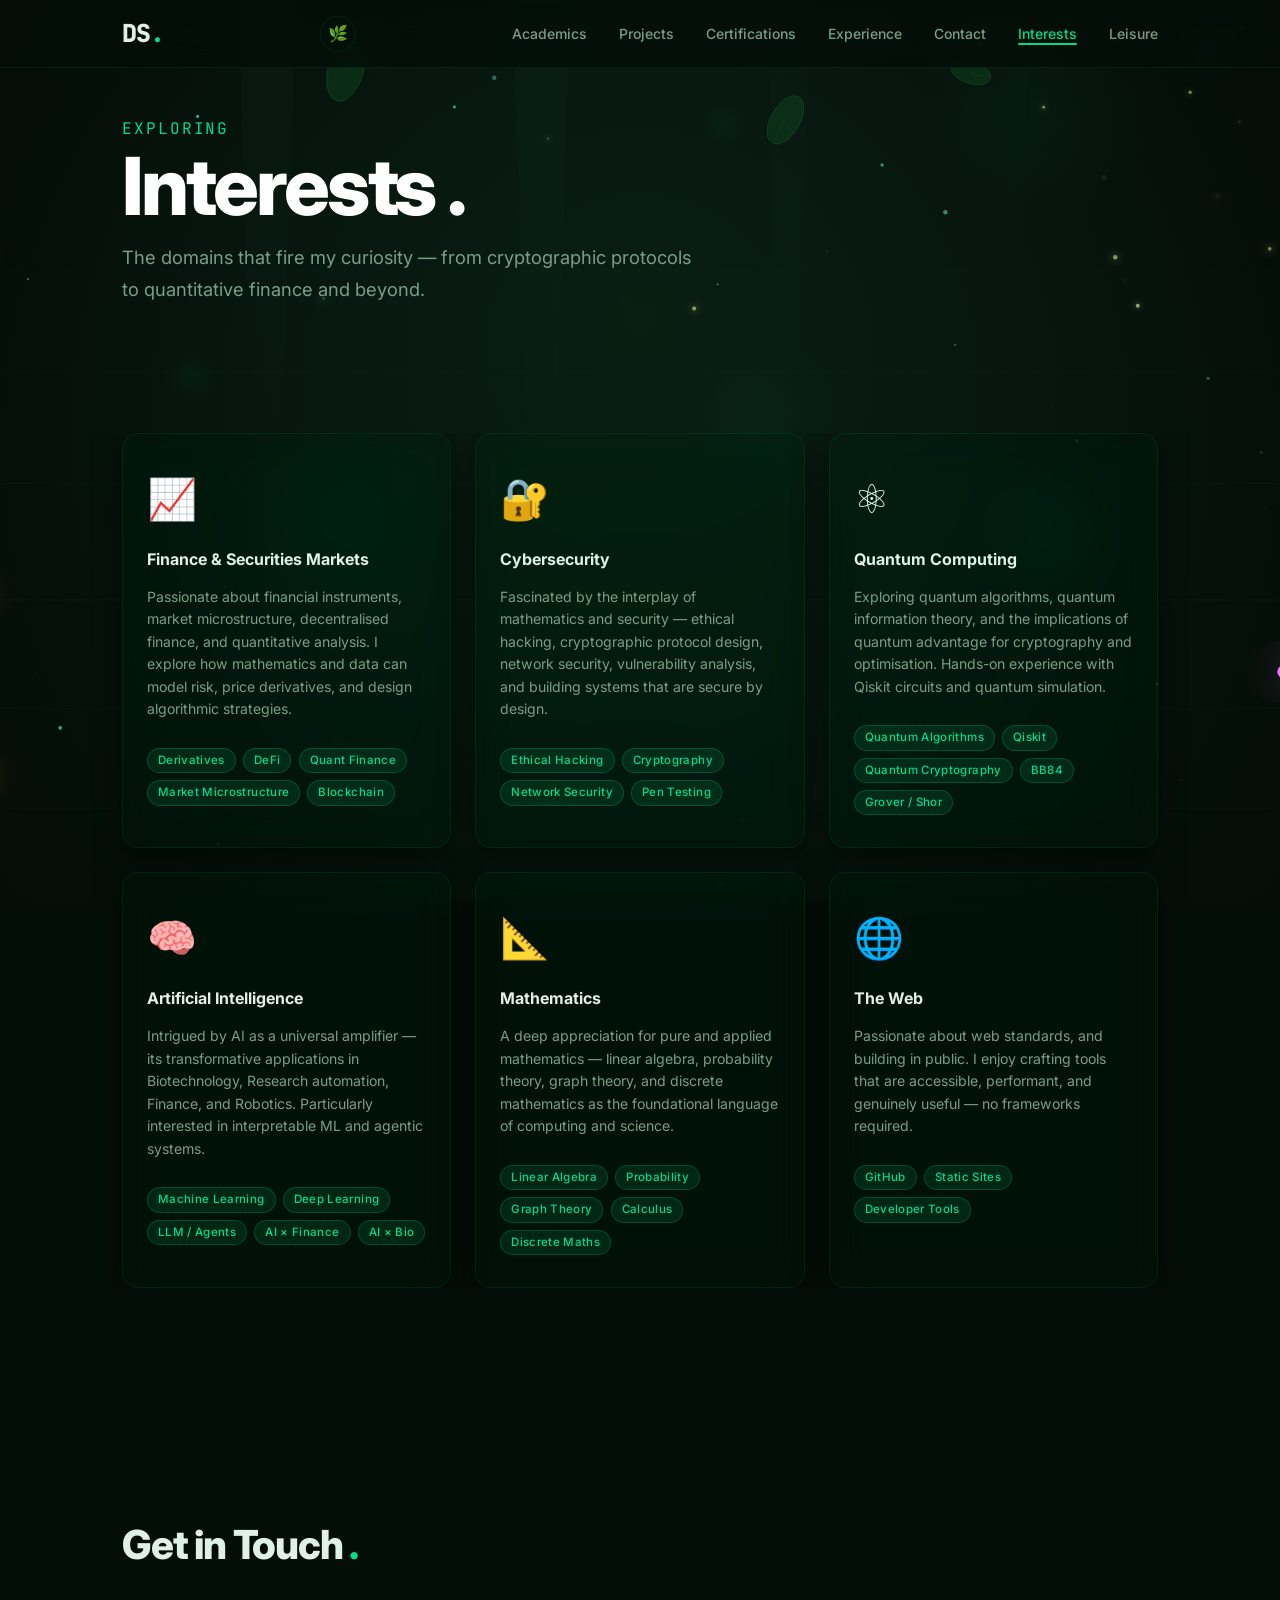
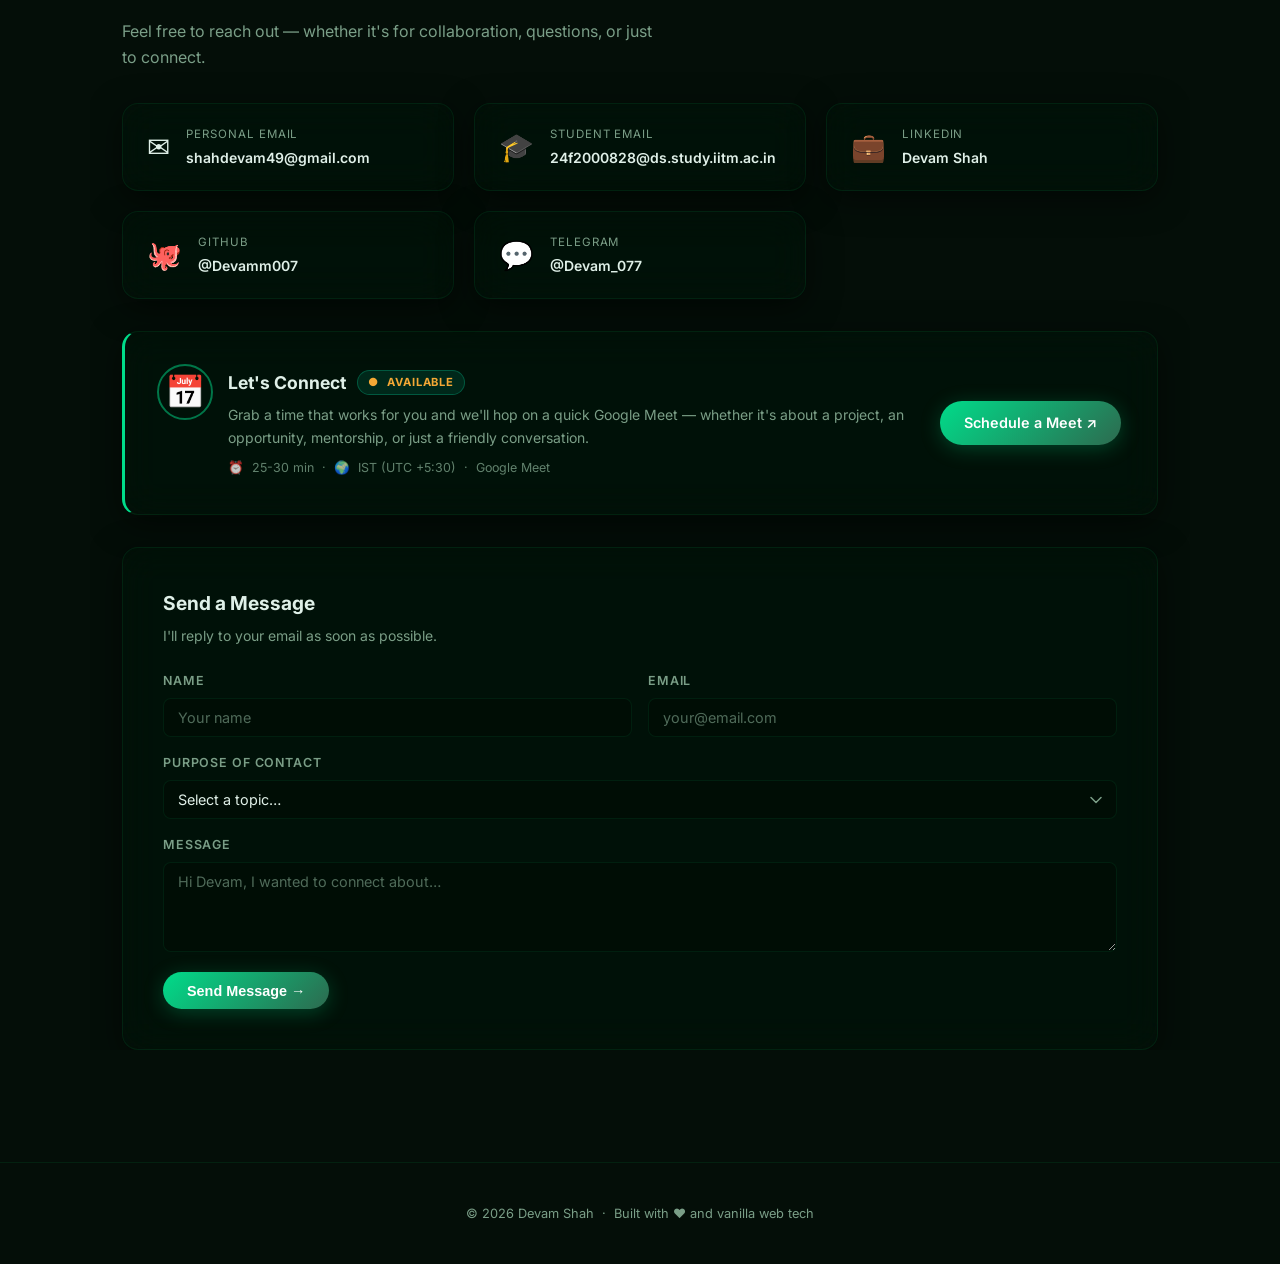
==== interests.html @ 297b70c7 "Updated Contact and Theme" ====
<!DOCTYPE html>
<html lang="en">
  <!-- Interests — Devam Shah | Finance · Cybersecurity · Quantum Computing · AI -->
  <head>
    <meta charset="UTF-8" />
    <title>Interests | Devam Shah</title>
    <meta name="viewport" content="width=device-width, initial-scale=1.0" />
    <meta name="description" content="Interests of Devam Shah — Finance, Cybersecurity, Quantum Computing, and Artificial Intelligence." />
    <link rel="stylesheet" href="style.css" />
    <link rel="preconnect" href="https://fonts.googleapis.com" />
    <link rel="preconnect" href="https://fonts.gstatic.com" crossorigin />
    <link href="https://fonts.googleapis.com/css2?family=Inter:wght@300;400;500;600;700;800&family=JetBrains+Mono:wght@400;500&family=Cormorant+Garamond:ital,wght@0,400;0,600;1,400&display=swap" rel="stylesheet" />
  </head>
  <body>

    <!-- ░░ Animated canvas background ░░ -->
    <canvas id="bg-canvas"></canvas>

    <!-- ░░ Navigation ░░ -->
    <header id="navbar">
      <div class="nav-inner">
        <a href="index.html" class="nav-logo">DS<span class="accent">.</span></a>
        <button class="theme-toggle" id="theme-toggle" aria-label="Toggle theme" title="Switch theme">
          <span class="toggle-icon">🌿</span>
        </button>
        <button class="hamburger" id="hamburger" aria-label="Toggle menu">
          <span></span><span></span><span></span>
        </button>
        <nav>
          <ul id="nav-links">
            <li><a href="index.html#academics"  class="nav-link">Academics</a></li>
            <li><a href="index.html#projects"   class="nav-link">Projects</a></li>
            <li><a href="index.html#certs"       class="nav-link">Certifications</a></li>
            <li><a href="index.html#experience"  class="nav-link">Experience</a></li>
            <li><a href="#contact"               class="nav-link">Contact</a></li>
            <li><a href="interests.html"         class="nav-link active">Interests</a></li>
            <li><a href="leisure.html"           class="nav-link">Leisure</a></li>
          </ul>
        </nav>
      </div>
    </header>

    <main>

      <!-- ░░ Page Hero ░░ -->
      <section id="page-hero" class="section page-hero-section">
        <div class="container">
          <p class="hero-greeting">Exploring</p>
          <h1 class="page-hero-title">Interests <span class="accent">.</span></h1>
          <p class="page-hero-sub">The domains that fire my curiosity — from cryptographic protocols to quantitative finance and beyond.</p>
        </div>
      </section>

      <!-- ░░ Interests ░░ -->
      <section id="interests" class="section">
        <div class="container">
          <div class="interests-grid interests-grid-expanded">

            <div class="interest-card glass-card interest-deep">
              <div class="interest-icon">📈</div>
              <h3>Finance &amp; Securities Markets</h3>
              <p>Passionate about financial instruments, market microstructure, decentralised finance, and quantitative analysis. I explore how mathematics and data can model risk, price derivatives, and design algorithmic strategies.</p>
              <div class="tag-list">
                <span class="tag">Derivatives</span>
                <span class="tag">DeFi</span>
                <span class="tag">Quant Finance</span>
                <span class="tag">Market Microstructure</span>
                <span class="tag">Blockchain</span>
              </div>
            </div>

            <div class="interest-card glass-card interest-deep">
              <div class="interest-icon">🔐</div>
              <h3>Cybersecurity</h3>
              <p>Fascinated by the interplay of mathematics and security — ethical hacking, cryptographic protocol design, network security, vulnerability analysis, and building systems that are secure by design.</p>
              <div class="tag-list">
                <span class="tag">Ethical Hacking</span>
                <span class="tag">Cryptography</span>
                <span class="tag">Network Security</span>
                <span class="tag">Pen Testing</span>
              </div>
            </div>

            <div class="interest-card glass-card interest-deep">
              <div class="interest-icon">⚛️</div>
              <h3>Quantum Computing</h3>
              <p>Exploring quantum algorithms, quantum information theory, and the implications of quantum advantage for cryptography and optimisation. Hands-on experience with Qiskit circuits and quantum simulation.</p>
              <div class="tag-list">
                <span class="tag">Quantum Algorithms</span>
                <span class="tag">Qiskit</span>
                <span class="tag">Quantum Cryptography</span>
                <span class="tag">BB84</span>
                <span class="tag">Grover / Shor</span>
              </div>
            </div>

            <div class="interest-card glass-card interest-deep">
              <div class="interest-icon">🧠</div>
              <h3>Artificial Intelligence</h3>
              <p>Intrigued by AI as a universal amplifier — its transformative applications in Biotechnology, Research automation, Finance, and Robotics. Particularly interested in interpretable ML and agentic systems.</p>
              <div class="tag-list">
                <span class="tag">Machine Learning</span>
                <span class="tag">Deep Learning</span>
                <span class="tag">LLM / Agents</span>
                <span class="tag">AI × Finance</span>
                <span class="tag">AI × Bio</span>
              </div>
            </div>

            <div class="interest-card glass-card interest-deep">
              <div class="interest-icon">📐</div>
              <h3>Mathematics</h3>
              <p>A deep appreciation for pure and applied mathematics — linear algebra, probability theory, graph theory, and discrete mathematics as the foundational language of computing and science.</p>
              <div class="tag-list">
                <span class="tag">Linear Algebra</span>
                <span class="tag">Probability</span>
                <span class="tag">Graph Theory</span>
                <span class="tag">Calculus</span>
                <span class="tag">Discrete Maths</span>
              </div>
            </div>

            <div class="interest-card glass-card interest-deep">
              <div class="interest-icon">🌐</div>
              <h3>The Web</h3>
              <p>Passionate about web standards, and building in public. I enjoy crafting tools that are accessible, performant, and genuinely useful — no frameworks required.</p>
              <div class="tag-list">
                <span class="tag">GitHub</span>
                <span class="tag">Static Sites</span>
                <span class="tag">Developer Tools</span>
              </div>
            </div>

          </div>
        </div>
      </section>

      <!-- ░░ Contact ░░ -->
      <section id="contact" class="section">
        <div class="container">
          <h2 class="section-title">Get in Touch <span class="accent">.</span></h2>
          <p class="contact-intro">Feel free to reach out — whether it's for collaboration, questions, or just to connect.</p>

          <div class="contact-grid">
            <a href="mailto:shahdevam49@gmail.com" class="contact-card glass-card">
              <span class="contact-icon">✉️</span>
              <div>
                <p class="contact-label">Personal Email</p>
                <p class="contact-value">shahdevam49@gmail.com</p>
              </div>
            </a>
            <a href="mailto:24f2000828@ds.study.iitm.ac.in" class="contact-card glass-card">
              <span class="contact-icon">🎓</span>
              <div>
                <p class="contact-label">Student Email</p>
                <p class="contact-value">24f2000828@ds.study.iitm.ac.in</p>
              </div>
            </a>
            <a href="https://www.linkedin.com/in/devam-shah-030783298/" target="_blank" rel="noopener" class="contact-card glass-card">
              <span class="contact-icon">💼</span>
              <div>
                <p class="contact-label">LinkedIn</p>
                <p class="contact-value">Devam Shah</p>
              </div>
            </a>
            <a href="https://github.com/Devamm007" target="_blank" rel="noopener" class="contact-card glass-card">
              <span class="contact-icon">🐙</span>
              <div>
                <p class="contact-label">GitHub</p>
                <p class="contact-value">@Devamm007</p>
              </div>
            </a>
            <a href="https://t.me/Devam_077" target="_blank" rel="noopener" class="contact-card glass-card">
              <span class="contact-icon">💬</span>
              <div>
                <p class="contact-label">Telegram</p>
                <p class="contact-value">@Devam_077</p>
              </div>
            </a>
          </div>

          <!-- Let's Connect — schedule a Google Meet -->
          <div class="calendar-cta glass-card">
            <div class="calendar-cta-inner">
              <div class="calendar-cta-body">
                <div class="calendar-icon-wrap">
                  <span class="calendar-icon">&#x1f4c5;</span>
                  <span class="calendar-pulse"></span>
                </div>
                <div class="calendar-cta-text">
                  <div class="calendar-cta-header">
                    <h3>Let's Connect</h3>
                    <span class="calendar-available-badge">&#x25cf;&nbsp; Available</span>
                  </div>
                  <p>Grab a time that works for you and we'll hop on a quick Google Meet — whether it's about a project, an opportunity, mentorship, or just a friendly conversation.</p>
                  <p class="calendar-meta">&#x23f0;&nbsp; 25-30 min &nbsp;&#xb7;&nbsp; &#x1f30d;&nbsp; IST (UTC +5:30) &nbsp;&#xb7;&nbsp; Google Meet</p>
                </div>
              </div>
              <a href="https://calendar.app.google/XNX1adU5ZSFyXUbj7"
                 target="_blank" rel="noopener"
                 class="btn btn-primary calendar-btn"
                 title="Schedule a Google Meet with Devam">
                Schedule a Meet &#x2197;
              </a>
            </div>
          </div>

          <!-- Send a Message -->
          <div class="contact-form-wrapper glass-card">
            <h3 class="form-heading">Send a Message</h3>
            <p class="form-subtext">I'll reply to your email as soon as possible.</p>
            <form
              action="https://formsubmit.co/shahdevam49@gmail.com"
              method="POST"
              class="contact-form"
              id="contact-form"
            >
              <input type="hidden" name="_captcha"  value="false" />
              <input type="hidden" name="_template" value="table" />
              <input type="hidden" name="_next"     value="https://devamm007.github.io?sent=1" />
              <input type="hidden" name="_subject" id="hidden-subject" value="Portfolio Contact — New message" />

              <div class="form-row">
                <div class="form-group">
                  <label for="fi-name">Name</label>
                  <input type="text"  name="name"  id="fi-name"  placeholder="Your name"      required autocomplete="name" />
                </div>
                <div class="form-group">
                  <label for="fi-email">Email</label>
                  <input type="email" name="email" id="fi-email" placeholder="your@email.com" required autocomplete="email" />
                </div>
              </div>

              <div class="form-group">
                <label for="fi-purpose">Purpose of Contact</label>
                <select id="fi-purpose" class="form-purpose" required>
                  <option value="" disabled selected>Select a topic…</option>
                  <option value="Portfolio Contact — Discussion">Tech Discussion</option>
                  <option value="Portfolio Contact — Interview / Opportunity">Interview / Opportunity</option>
                  <option value="Portfolio Contact — Business / Collaboration">Collaboration / Business</option>
                  <option value="Portfolio Contact — General Chat">General Chat</option>
                  <option value="other">Other (Please specify)</option>
                </select>
              </div>

              <div class="form-group form-custom-purpose" style="display: none;">
                <label for="fi-custom-purpose">Specify Purpose</label>
                <input type="text" id="fi-custom-purpose" class="form-custom-input" placeholder="What would you like to discuss?" />
              </div>

              <div class="form-group">
                <label for="fi-msg">Message</label>
                <textarea name="message" id="fi-msg" rows="4"
                  placeholder="Hi Devam, I wanted to connect about…" required></textarea>
              </div>
              <button type="submit" class="btn btn-primary form-submit">Send Message →</button>
            </form>
          </div>

        </div>
      </section>

    </main>

    <!-- ░░ Footer ░░ -->
    <footer>
      <p>© 2026 Devam Shah &nbsp;·&nbsp; Built with ❤️ and vanilla web tech</p>
    </footer>

    <script src="script.js"></script>
  </body>
</html>
---- style.css ----
/* ============================================================
   Devam Shah — Portfolio  |  style.css
   Dark glassmorphism theme · responsive · canvas-ready
   ============================================================ */

/* ── Variables ──────────────────────────────────────── */
:root {
  --bg:          #040e08;        /* deep pond dark        */
  --bg-2:        #071a0e;        /* forest shadow         */
  --accent:      #00dc8a;        /* bioluminescent teal   */
  --accent-2:    #2d6a4f;        /* deep forest green     */
  --accent-3:    #f4a835;        /* amber / golden hour   */
  --text:        #dff0e8;        /* soft nature white     */
  --text-muted:  #7a9e87;        /* sage green            */
  --glass-bg:    rgba(0,45,22,0.10);
  --glass-bd:    rgba(0,150,75,0.14);
  --glass-hover: rgba(0,65,32,0.18);
  --radius:      16px;
  --radius-sm:    8px;
  --shadow:      0 8px 32px rgba(0,0,0,0.5);
  --transition:  0.3s cubic-bezier(0.4,0,0.2,1);
  --nav-h:       68px;
  --font:        'Inter', system-ui, sans-serif;
  --mono:        'JetBrains Mono', monospace;
}

/* ── Reset ──────────────────────────────────────────── */
*, *::before, *::after { box-sizing: border-box; margin: 0; padding: 0; }
html { scroll-behavior: smooth; font-size: 16px; }

/* Disable CSS smooth-scroll on pure touch devices so it doesn't
   fight native momentum/inertia scrolling.                      */
@media (hover: none) {
  html { scroll-behavior: auto; }
}

body {
  font-family: var(--font);
  background: var(--bg);
  color: var(--text);
  line-height: 1.65;
  overflow-x: hidden;
  min-height: 100vh;
  width: 100%;
}
a { color: inherit; text-decoration: none; }
ul { list-style: none; }
img { max-width: 100%; display: block; }

/* ── Canvas background ──────────────────────────────── */
#bg-canvas {
  position: fixed;
  inset: 0;
  z-index: 0;
  pointer-events: none;
}

/* All content above the canvas */
header, main, footer { position: relative; z-index: 1; }

/* ── Shared utilities ───────────────────────────────── */
.container {
  max-width: 1100px;
  margin-inline: auto;
  padding-inline: clamp(1rem, 5vw, 2rem);
  overflow-x: hidden;
}

.accent { color: var(--accent); }

.glass-card {
  background: var(--glass-bg);
  border: 1px solid var(--glass-bd);
  border-radius: var(--radius);
  backdrop-filter: blur(18px) saturate(1.4);
  -webkit-backdrop-filter: blur(18px) saturate(1.4);
  box-shadow: var(--shadow);
  transition: transform var(--transition), box-shadow var(--transition), background var(--transition);
}
.glass-card:hover {
  transform: translateY(-4px);
  background: var(--glass-hover);
  box-shadow: 0 16px 48px rgba(0,0,0,0.6);
}

.section {
  padding-block: clamp(4rem, 10vw, 7rem);
}
.section-title {
  font-size: clamp(1.75rem, 4vw, 2.5rem);
  font-weight: 800;
  letter-spacing: -0.03em;
  margin-bottom: 2.5rem;
}

.tag-list { display: flex; flex-wrap: wrap; gap: 0.45rem; margin-top: 0.85rem; }

.tag {
  font-size: 0.72rem;
  font-weight: 500;
  padding: 3px 10px;
  border-radius: 999px;
  background: rgba(0,220,138,0.10);
  border: 1px solid rgba(0,220,138,0.22);
  color: var(--accent);
  letter-spacing: 0.03em;
  white-space: normal;
  word-break: break-word;
  line-height: 1.5;
}

.badge {
  display: inline-block;
  font-size: 0.68rem;
  font-weight: 600;
  padding: 2px 9px;
  border-radius: 999px;
  letter-spacing: 0.04em;
  vertical-align: middle;
  margin-left: 0.5rem;
}
.badge-green  { background: rgba(6,214,160,0.15); color: var(--accent-3); border: 1px solid rgba(6,214,160,0.3); }
.badge-blue   { background: rgba(0,220,138,0.13); color: var(--accent);   border: 1px solid rgba(0,220,138,0.28); }
.badge-yellow { background: rgba(251,191,36,0.12); color: #fbbf24;         border: 1px solid rgba(251,191,36,0.28); }

/* ── Buttons ────────────────────────────────────────── */
.btn {
  display: inline-flex;
  align-items: center;
  gap: 0.4rem;
  padding: 0.65rem 1.5rem;
  border-radius: 999px;
  font-size: 0.9rem;
  font-weight: 600;
  cursor: pointer;
  border: none;
  transition: all var(--transition);
  white-space: nowrap;
}
.btn-primary {
  background: linear-gradient(135deg, var(--accent), var(--accent-2));
  color: #fff;
  box-shadow: 0 4px 20px rgba(0,220,138,0.25);
}
.btn-primary:hover {
  box-shadow: 0 6px 28px rgba(0,220,138,0.45);
  transform: translateY(-2px);
}
.btn-outline {
  background: transparent;
  color: var(--text);
  border: 1.5px solid var(--glass-bd);
}
.btn-outline:hover {
  border-color: var(--accent);
  color: var(--accent);
  transform: translateY(-2px);
}

/* ── Navbar ─────────────────────────────────────────── */
#navbar {
  position: fixed;
  top: 0; left: 0; right: 0;
  height: var(--nav-h);
  z-index: 100;
  background: rgba(4,14,8,0.78);
  backdrop-filter: blur(20px) saturate(1.6);
  -webkit-backdrop-filter: blur(20px) saturate(1.6);
  border-bottom: 1px solid var(--glass-bd);
  transition: background var(--transition), box-shadow var(--transition);
}
#navbar.scrolled {
  background: rgba(4,14,8,0.95);
  box-shadow: 0 4px 24px rgba(0,0,0,0.4);
}
.nav-inner {
  max-width: 1100px;
  margin-inline: auto;
  padding-inline: clamp(1.25rem, 5vw, 2rem);
  height: 100%;
  display: flex;
  align-items: center;
  justify-content: space-between;
}
.nav-logo {
  font-size: 1.55rem;
  font-weight: 800;
  letter-spacing: -0.04em;
  font-family: var(--mono);
  color: var(--text);
}
nav ul {
  display: flex;
  gap: 2rem;
  align-items: center;
}
.nav-link {
  font-size: 0.875rem;
  font-weight: 500;
  color: var(--text-muted);
  transition: color var(--transition);
  position: relative;
  padding-bottom: 3px;
}
.nav-link::after {
  content: '';
  position: absolute;
  bottom: 0; left: 0;
  width: 0; height: 2px;
  background: var(--accent);
  border-radius: 2px;
  transition: width var(--transition);
}
.nav-link:hover, .nav-link.active { color: var(--accent); }
.nav-link:hover::after, .nav-link.active::after { width: 100%; }

/* Hamburger */
.hamburger {
  display: none;
  flex-direction: column;
  gap: 5px;
  background: none;
  border: none;
  cursor: pointer;
  padding: 4px;
}
.hamburger span {
  width: 24px; height: 2px;
  background: var(--text);
  border-radius: 2px;
  transition: all var(--transition);
  display: block;
}
.hamburger.open span:nth-child(1) { transform: rotate(45deg) translate(5px,5px); }
.hamburger.open span:nth-child(2) { opacity: 0; }
.hamburger.open span:nth-child(3) { transform: rotate(-45deg) translate(5px,-5px); }

/* ── Theme Toggle ───────────────────────────────────── */
.theme-toggle {
  display: flex;
  align-items: center;
  justify-content: center;
  width: 36px;
  height: 36px;
  border-radius: 50%;
  border: 1.5px solid var(--glass-bd);
  background: var(--glass-bg);
  cursor: pointer;
  transition: all var(--transition);
  font-size: 1rem;
  flex-shrink: 0;
  backdrop-filter: blur(8px);
  -webkit-backdrop-filter: blur(8px);
  color: var(--text);
  line-height: 1;
}
.theme-toggle:hover {
  border-color: var(--accent);
  background: var(--glass-hover);
  transform: scale(1.12);
}
.theme-toggle .toggle-icon {
  pointer-events: none;
  transition: transform 0.4s cubic-bezier(0.4,0,0.2,1);
  display: block;
}
.theme-toggle.spinning .toggle-icon {
  transform: rotate(360deg);
}

/* ── Hero ───────────────────────────────────────────── */
#hero {
  min-height: 100svh;
  display: flex;
  align-items: center;
  padding-top: var(--nav-h);
  padding-inline: clamp(1.25rem, 5vw, 2rem);
  max-width: 900px;
  margin-inline: auto;
}
.hero-content { display: flex; flex-direction: column; gap: 1rem; }

.hero-greeting {
  font-size: 1rem;
  color: var(--accent);
  font-family: var(--mono);
  letter-spacing: 0.12em;
  text-transform: uppercase;
  opacity: 0;
  animation: fadeUp 0.6s 0.2s forwards;
}
.hero-name {
  font-size: clamp(2.8rem, 9vw, 6rem);
  font-weight: 800;
  line-height: 1.05;
  letter-spacing: -0.04em;
  background: linear-gradient(135deg, #fff 40%, var(--accent) 100%);
  -webkit-background-clip: text;
  background-clip: text;
  -webkit-text-fill-color: transparent;
  opacity: 0;
  animation: fadeUp 0.7s 0.4s forwards;
}
.hero-tagline {
  font-size: clamp(1rem, 2.5vw, 1.35rem);
  color: var(--text-muted);
  min-height: 2.2em;
  font-family: var(--mono);
  opacity: 0;
  animation: fadeUp 0.7s 0.6s forwards;
}
.cursor {
  display: inline-block;
  color: var(--accent);
  animation: blink 1s step-end infinite;
  font-weight: 300;
}
.hero-cta {
  display: flex;
  gap: 1rem;
  flex-wrap: wrap;
  margin-top: 0.5rem;
  opacity: 0;
  animation: fadeUp 0.7s 0.9s forwards;
}
.hero-scroll-hint {
  display: flex;
  align-items: center;
  gap: 0.75rem;
  margin-top: 2.5rem;
  color: var(--text-muted);
  font-size: 0.8rem;
  letter-spacing: 0.08em;
  text-transform: uppercase;
  opacity: 0;
  animation: fadeUp 0.7s 1.2s forwards;
}
.scroll-line {
  width: 60px; height: 1px;
  background: linear-gradient(90deg, var(--accent), transparent);
  animation: scrollPulse 2s ease-in-out infinite;
}

/* ── Academics ──────────────────────────────────────── */
.edu-card { padding: clamp(1.5rem, 4vw, 2.5rem); }
.edu-header {
  display: flex;
  gap: 1rem;
  align-items: flex-start;
  margin-bottom: 1.75rem;
}
.edu-icon { font-size: 2.5rem; flex-shrink: 0; }
.edu-header h3 {
  font-size: clamp(1.1rem, 2.5vw, 1.35rem);
  font-weight: 700;
  margin-bottom: 0.3rem;
}
.edu-institute { color: var(--text-muted); font-size: 0.875rem; }
.edu-body { display: flex; flex-direction: column; gap: 1.5rem; }
.edu-stage {
  padding: 1.25rem 1.5rem;
  border-radius: var(--radius-sm);
  border-left: 3px solid;
}
.edu-stage.completed { border-color: var(--accent-3);  background: rgba(6,214,160,0.05); }
.edu-stage.current   { border-color: var(--accent);    background: rgba(0,220,138,0.05); }
.edu-stage h4 { font-size: 0.95rem; font-weight: 600; margin-bottom: 0.6rem; }
.edu-sub { font-size: 0.82rem; color: var(--text-muted); margin-bottom: 0.3rem; }

/* ── Projects ───────────────────────────────────────── */
.projects-grid {
  display: grid;
  grid-template-columns: repeat(auto-fill, minmax(min(100%, 320px), 1fr));
  gap: 1.5rem;
}
.project-card { padding: 1.75rem; display: flex; flex-direction: column; gap: 0.6rem; }
.project-top {
  display: flex;
  align-items: center;
  justify-content: space-between;
  margin-bottom: 0.25rem;
}
.project-icon { font-size: 2rem; }
.project-links {
  display: flex;
  gap: 0.75rem;
  align-items: center;
  flex-wrap: wrap;
}
.project-links a {
  font-size: 0.78rem;
  font-weight: 600;
  color: var(--accent);
  padding: 3px 10px;
  border: 1px solid rgba(0,220,138,0.3);
  border-radius: 999px;
  transition: all var(--transition);
}
.project-links a:hover {
  background: rgba(0,220,138,0.12);
}
.project-card h3 {
  font-size: 1.05rem;
  font-weight: 700;
}
.project-card p { font-size: 0.875rem; color: var(--text-muted); line-height: 1.6; }

.github-cta {
  margin-top: 2.5rem;
  padding: 1.75rem 2rem;
  display: flex;
  align-items: center;
  justify-content: space-between;
  flex-wrap: wrap;
  gap: 1rem;
}
.github-cta p { color: var(--text-muted); font-size: 0.95rem; }

/* ── Interests ──────────────────────────────────────── */
.interests-grid {
  display: grid;
  grid-template-columns: repeat(auto-fill, minmax(min(100%, 240px), 1fr));
  gap: 1.5rem;
}
.interest-card {
  padding: 2rem 1.5rem;
  display: flex;
  flex-direction: column;
  align-items: flex-start;
  gap: 0.75rem;
}
.interest-icon { font-size: 2.5rem; }
.interest-card h3 { font-size: 1rem; font-weight: 700; }
.interest-card p { font-size: 0.85rem; color: var(--text-muted); line-height: 1.6; }

/* ── Certifications ─────────────────────────────────── */
.certs-grid {
  display: grid;
  grid-template-columns: repeat(auto-fill, minmax(min(100%, 280px), 1fr));
  gap: 1.5rem;
}
.cert-card {
  padding: 1.75rem;
  display: flex;
  flex-direction: column;
  gap: 0.5rem;
  border-top: 3px solid transparent;
}
.completed-cert { border-top-color: var(--accent-3); }
.ongoing-cert   { border-top-color: var(--accent-2); }
.cert-status { font-size: 0.75rem; font-weight: 600; text-transform: uppercase; letter-spacing: 0.08em; color: var(--text-muted); }
.cert-card h3 { font-size: 0.97rem; font-weight: 700; line-height: 1.4; }
.cert-provider { font-size: 0.82rem; color: var(--text-muted); }
/* push tag-list to fill available space so credential link is always at bottom */
.cert-card .tag-list { margin-top: auto; }
.cert-credential-link {
  display: inline-block;
  align-self: flex-start;
  margin-top: 0.85rem;
  font-size: 0.78rem;
  font-weight: 600;
  color: var(--accent-3);
  padding: 3px 11px;
  border: 1px solid rgba(6,214,160,0.3);
  border-radius: 999px;
  transition: all var(--transition);
}
.cert-credential-link:hover {
  background: rgba(6,214,160,0.12);
}

/* ── Contact ────────────────────────────────────────── */
.contact-intro {
  color: var(--text-muted);
  max-width: 540px;
  margin-bottom: 2rem;
}
.contact-grid {
  display: grid;
  grid-template-columns: repeat(auto-fill, minmax(min(100%, 270px), 1fr));
  gap: 1.25rem;
}
.contact-card {
  display: flex;
  align-items: center;
  gap: 1rem;
  padding: 1.25rem 1.5rem;
  transition: all var(--transition);
}
.contact-card:hover .contact-value { color: var(--accent); }
.contact-icon { font-size: 1.75rem; flex-shrink: 0; }
.contact-label { font-size: 0.72rem; text-transform: uppercase; letter-spacing: 0.08em; color: var(--text-muted); margin-bottom: 2px; }
.contact-value { font-size: 0.875rem; font-weight: 600; transition: color var(--transition); word-break: break-all; }

/* ── Footer ─────────────────────────────────────────── */
footer {
  text-align: center;
  padding: 2.5rem 1rem;
  color: var(--text-muted);
  font-size: 0.8rem;
  border-top: 1px solid var(--glass-bd);
}

/* ── Scroll-reveal animations ───────────────────────── */
.reveal {
  opacity: 0;
  transform: translateY(28px);
  transition: opacity 0.65s ease, transform 0.65s ease;
  will-change: opacity, transform;
}
.reveal.visible {
  opacity: 1;
  transform: translateY(0);
  will-change: auto;           /* release after animation */
}

/* Lighter reveal on mobile for smoother scroll feel */
@media (pointer: coarse) {
  .reveal {
    transform: translateY(16px);
    transition-duration: 0.4s;
  }
}

/* ── Keyframes ──────────────────────────────────────── */
@keyframes fadeUp {
  from { opacity: 0; transform: translateY(22px); }
  to   { opacity: 1; transform: translateY(0);    }
}
@keyframes blink {
  0%,100% { opacity: 1; }
  50%      { opacity: 0; }
}
@keyframes scrollPulse {
  0%,100% { opacity: 0.4; transform: scaleX(1); }
  50%      { opacity: 1;   transform: scaleX(1.15); }
}

/* ── Responsive ─────────────────────────────────────── */
@media (max-width: 768px) {
  .hamburger { display: flex; }

  #navbar nav {
    position: absolute;
    top: var(--nav-h);
    left: 0; right: 0;
    background: rgba(4,14,8,0.97);
    backdrop-filter: blur(20px);
    border-bottom: 1px solid var(--glass-bd);
    max-height: 0;
    overflow: hidden;
    transition: max-height 0.35s ease, padding 0.35s ease;
  }
  #navbar nav.open {
    max-height: 400px;
    padding-block: 1rem;
  }
  nav ul {
    flex-direction: column;
    gap: 0;
    align-items: stretch;
  }
  nav ul li a {
    display: block;
    padding: 0.85rem 2rem;
    font-size: 1rem;
  }
  nav ul li a::after { display: none; }

  /* Hero — centre on mobile */
  #hero {
    text-align: center;
    align-items: center;
    justify-content: center;
  }
  .hero-content {
    align-items: center;
  }
  .hero-cta {
    justify-content: center;
  }
  .hero-scroll-hint {
    justify-content: center;
  }

  .edu-header { flex-direction: column; }
  .edu-stage { padding: 1rem; }

  /* Tag overflow prevention */
  .tag-list { gap: 0.35rem; }
  .tag { font-size: 0.68rem; padding: 2px 8px; }

  .github-cta { flex-direction: column; text-align: center; }

  /* Contact grid single column */
  .contact-grid {
    grid-template-columns: 1fr;
  }

  /* Leisure philosophy padding */
  .leisure-philosophy {
    padding: 1.5rem 1.25rem;
  }
  .leisure-quote-mark {
    font-size: 3.5rem;
    top: 0.5rem;
    left: 0.75rem;
  }

  /* Sub-page hero centring */
  .page-hero-section { text-align: center; }
  .page-hero-sub { margin-inline: auto; }
}

@media (max-width: 480px) {
  .hero-name { letter-spacing: -0.03em; }
  .hero-cta { flex-direction: column; }
  .btn { width: 100%; justify-content: center; }

  /* Smaller section titles on very small screens */
  .section-title {
    font-size: clamp(1.4rem, 6vw, 1.8rem);
  }

  /* Page hero sub-pages */
  .page-hero-title {
    font-size: clamp(2rem, 10vw, 3rem);
  }
  .page-hero-sub {
    font-size: clamp(0.85rem, 3vw, 1rem);
  }

  /* Experience card compact */
  .exp-role {
    gap: 0.75rem;
  }
  .exp-role-dot {
    width: 10px;
    height: 10px;
  }

  /* Cert grid single column */
  .certs-grid {
    grid-template-columns: 1fr;
  }

  /* Project grid single column */
  .projects-grid {
    grid-template-columns: 1fr;
  }
}

/* ── Experience ─────────────────────────────────────── */
.exp-org {
  padding: clamp(1.5rem, 4vw, 2.5rem);
}
.exp-org-header {
  display: flex;
  gap: 1.1rem;
  align-items: flex-start;
  margin-bottom: 2rem;
  padding-bottom: 1.5rem;
  border-bottom: 1px solid var(--glass-bd);
}
.exp-org-icon {
  font-size: 2.5rem;
  flex-shrink: 0;
  line-height: 1;
  margin-top: 2px;
}
.exp-org-name {
  font-size: clamp(1.05rem, 2.5vw, 1.3rem);
  font-weight: 700;
  margin-bottom: 0.3rem;
}
.exp-org-meta {
  font-size: 0.85rem;
  color: var(--text-muted);
  margin-bottom: 0.5rem;
}
.exp-linkedin-link {
  font-size: 0.78rem;
  color: var(--accent);
  font-weight: 600;
  border: 1px solid rgba(0,220,138,0.3);
  padding: 3px 10px;
  border-radius: 999px;
  transition: all var(--transition);
  display: inline-block;
}
.exp-linkedin-link:hover {
  background: rgba(0,220,138,0.12);
}

.exp-role {
  display: flex;
  gap: 1.25rem;
  padding: 1.4rem 0;
  border-bottom: 1px solid var(--glass-bd);
}
.exp-role:last-child { border-bottom: none; padding-bottom: 0; }

.exp-role-dot {
  flex-shrink: 0;
  width: 12px;
  height: 12px;
  border-radius: 50%;
  background: var(--accent);
  box-shadow: 0 0 10px rgba(0,220,138,0.6);
  margin-top: 5px;
  position: relative;
}
.exp-role-dot::after {
  content: '';
  position: absolute;
  top: 12px; left: 5px;
  width: 2px;
  height: calc(100% + 2rem);
  background: linear-gradient(to bottom, rgba(0,220,138,0.3), transparent);
}
.exp-role:last-child .exp-role-dot::after { display: none; }

.exp-role-body { flex: 1; }
.exp-role-top {
  display: flex;
  flex-wrap: wrap;
  gap: 0.6rem;
  align-items: flex-start;
  margin-bottom: 0.6rem;
}
.exp-role-top h4 {
  font-size: 1rem;
  font-weight: 700;
  line-height: 1.4;
}
.exp-course-code {
  color: var(--text-muted);
  font-weight: 400;
  font-size: 0.85em;
  font-family: var(--mono);
}
.exp-duration { margin-left: auto; white-space: nowrap; }
.exp-desc {
  font-size: 0.875rem;
  color: var(--text-muted);
  line-height: 1.65;
  margin-bottom: 0.5rem;
}
.exp-desc strong { color: var(--text); font-weight: 600; }

@media (max-width: 600px) {
  .exp-org-header { flex-direction: column; }
  .exp-role-top { flex-direction: column; }
  .exp-duration { margin-left: 0; }
}

/* ── Leisure ────────────────────────────────────────── */
.leisure-intro {
  color: var(--text-muted);
  max-width: 560px;
  margin-bottom: 2.25rem;
  font-size: 1rem;
  line-height: 1.7;
}
.leisure-grid {
  display: grid;
  grid-template-columns: repeat(auto-fill, minmax(min(100%, 300px), 1fr));
  gap: 1.5rem;
}
.leisure-card {
  overflow: hidden;
  display: flex;
  flex-direction: column;
}
.leisure-banner {
  height: 145px;
  position: relative;
  display: flex;
  align-items: center;
  justify-content: center;
  flex-shrink: 0;
}
/* Cycling — dawn road through a forest */
.leisure-cycling {
  background:
    radial-gradient(ellipse at 30% 55%, rgba(120,220,80,0.13) 0%, transparent 55%),
    linear-gradient(180deg,
      #0c1a08 0%,
      #1a3a10 38%,
      #2d5a1a 62%,
      #172e0e 82%,
      #0a1808 100%
    );
}
.leisure-cycling::before {
  content: '';
  position: absolute;
  bottom: 0; left: 0; right: 0; height: 38%;
  background: linear-gradient(0deg, rgba(40,80,20,0.45), transparent);
}
.leisure-cycling::after {
  content: '';
  position: absolute;
  top: 22%; left: 0; right: 0; height: 1.5px;
  background: linear-gradient(90deg, transparent, rgba(180,255,100,0.15), transparent);
}
/* Travel — misty mountains at dusk */
.leisure-travel {
  background:
    radial-gradient(ellipse at 70% 28%, rgba(0,200,140,0.10) 0%, transparent 50%),
    radial-gradient(ellipse at 25% 100%, rgba(10,50,30,0.55) 0%, transparent 38%),
    radial-gradient(ellipse at 68% 100%, rgba(10,40,28,0.45) 0%, transparent 32%),
    linear-gradient(160deg,
      #04100d 0%,
      #082518 38%,
      #0e3a28 62%,
      #05160e 100%
    );
}
.leisure-travel::before {
  content: '';
  position: absolute;
  top: 0; left: 0; right: 0; height: 35%;
  background: radial-gradient(ellipse at 50% 0%, rgba(0,180,100,0.07), transparent 70%);
}
/* Adventure — pre-dawn summit */
.leisure-adventure {
  background:
    radial-gradient(ellipse at 50% 85%, rgba(244,168,53,0.10) 0%, transparent 50%),
    radial-gradient(ellipse at 78% 18%, rgba(0,180,100,0.08) 0%, transparent 48%),
    linear-gradient(148deg,
      #0c0d04 0%,
      #1a2a0d 42%,
      #2a3f12 65%,
      #0a1208 100%
    );
}
.leisure-adventure::before {
  content: '';
  position: absolute;
  bottom: 0; left: 0; right: 0; height: 45%;
  background: linear-gradient(0deg, rgba(20,40,10,0.5), transparent);
}
.leisure-adventure::after {
  content: '';
  position: absolute;
  top: 0; left: 0; right: 0; height: 28%;
  background: radial-gradient(ellipse at 48% 0%, rgba(244,168,53,0.09), transparent 70%);
}
.leisure-banner-overlay {
  position: absolute;
  inset: 0;
  background: radial-gradient(ellipse at 50% 50%, transparent 28%, rgba(4,14,8,0.38) 100%);
}
.leisure-banner-emoji {
  position: relative;
  z-index: 1;
  font-size: 3rem;
  filter: drop-shadow(0 2px 14px rgba(0,0,0,0.65));
}
.leisure-body {
  padding: 1.4rem 1.6rem 1.7rem;
  flex: 1;
}
.leisure-body h3 {
  font-size: 1.05rem;
  font-weight: 700;
  margin-bottom: 0.5rem;
}
.leisure-body p {
  font-size: 0.875rem;
  color: var(--text-muted);
  line-height: 1.65;
}

/* ── Custom scrollbar ───────────────────────────────── */
::-webkit-scrollbar { width: 6px; }
::-webkit-scrollbar-track { background: var(--bg); }
::-webkit-scrollbar-thumb { background: var(--glass-bd); border-radius: 3px; }
::-webkit-scrollbar-thumb:hover { background: var(--accent); }

/* ── Selection ──────────────────────────────────────── */
::selection { background: rgba(0,220,138,0.28); color: #fff; }

/* ── Smooth theme transitions ───────────────────────── */
body,
.glass-card,
.tag,
.badge,
.btn,
.nav-link,
.section-title,
.hero-name,
.hero-greeting,
.contact-card,
.cert-card,
.project-card,
.edu-stage,
.exp-role-dot,
.calendar-cta,
footer {
  transition:
    background 0.5s cubic-bezier(0.4,0,0.2,1),
    color 0.5s cubic-bezier(0.4,0,0.2,1),
    border-color 0.5s cubic-bezier(0.4,0,0.2,1),
    box-shadow 0.5s cubic-bezier(0.4,0,0.2,1);
}

/* ── Nature theme ambient ───────────────────────────── */
.glass-card {
  position: relative;
}
.glass-card::before {
  content: '';
  position: absolute;
  inset: 0;
  border-radius: inherit;
  opacity: 0;
  transition: opacity 0.6s ease;
  pointer-events: none;
  background: radial-gradient(ellipse at 30% 20%, rgba(0,220,138,0.06) 0%, transparent 70%);
  z-index: 0;
}
.glass-card:hover::before {
  opacity: 1;
}
.glass-card > * {
  position: relative;
  z-index: 1;
}

/* ══════════════════════════════════════════════════════════════
   CONTACT FORM & CALENDAR CTA
   ══════════════════════════════════════════════════════════════ */

/* Calendar CTA ─────────────────────────────────────────────── */
.calendar-cta {
  margin-top: 2rem;
  padding: clamp(1.5rem, 4vw, 2.25rem);
  border-left: 3px solid var(--accent);
  position: relative;
  overflow: hidden;
}
.calendar-cta::before {
  content: '';
  position: absolute;
  inset: 0;
  background: radial-gradient(ellipse at 0% 50%, rgba(0,220,138,0.06) 0%, transparent 65%);
  pointer-events: none;
}
.calendar-cta-inner {
  display: flex;
  align-items: center;
  justify-content: space-between;
  flex-wrap: wrap;
  gap: 1.5rem;
  position: relative;
}
.calendar-cta-body {
  display: flex;
  align-items: flex-start;
  gap: 1.2rem;
  flex: 1;
  min-width: 0;
}
.calendar-icon-wrap {
  position: relative;
  flex-shrink: 0;
  width: 3rem;
  height: 3rem;
  display: flex;
  align-items: center;
  justify-content: center;
}
.calendar-icon {
  font-size: 2rem;
  line-height: 1;
  position: relative;
  z-index: 1;
}
.calendar-pulse {
  position: absolute;
  inset: -4px;
  border-radius: 50%;
  border: 2px solid var(--accent);
  opacity: 0.5;
  animation: calendarPulse 2.4s ease-in-out infinite;
}
.calendar-cta-text { flex: 1; min-width: 0; }
.calendar-cta-header {
  display: flex;
  align-items: center;
  flex-wrap: wrap;
  gap: 0.7rem;
  margin-bottom: 0.45rem;
}
.calendar-cta-header h3 { font-size: 1.1rem; font-weight: 700; }
.calendar-available-badge {
  font-size: 0.7rem;
  font-weight: 700;
  text-transform: uppercase;
  letter-spacing: 0.08em;
  color: var(--accent-3);
  background: rgba(6,214,160,0.12);
  border: 1px solid rgba(6,214,160,0.28);
  border-radius: 999px;
  padding: 2px 10px;
  white-space: nowrap;
}
.calendar-cta-text > p {
  font-size: 0.875rem;
  color: var(--text-muted);
  line-height: 1.6;
}
.calendar-meta {
  font-size: 0.78rem !important;
  color: var(--text-muted);
  margin-top: 0.55rem !important;
  opacity: 0.8;
}
.calendar-btn { white-space: nowrap; flex-shrink: 0; }
@keyframes calendarPulse {
  0%,100% { transform: scale(1);   opacity: 0.5; }
  50%      { transform: scale(1.3); opacity: 0.15; }
}
@media (max-width: 600px) {
  .calendar-cta-inner { flex-direction: column; }
  .calendar-btn { width: 100%; justify-content: center; }
}

/* Form toast ────────────────────────────────────────────────── */
.form-toast {
  position: fixed;
  bottom: 2rem;
  right: 2rem;
  z-index: 9999;
  background: var(--accent);
  color: #042a14;
  font-size: 0.88rem;
  font-weight: 700;
  padding: 0.7rem 1.4rem;
  border-radius: var(--radius);
  box-shadow: 0 8px 32px rgba(0,220,138,0.35);
  opacity: 0;
  transform: translateY(12px);
  transition: opacity 0.4s ease, transform 0.4s ease;
  pointer-events: none;
}
.form-toast.toast-visible {
  opacity: 1;
  transform: translateY(0);
}

/* Contact form wrapper ──────────────────────────────────────── */
.contact-form-wrapper {
  margin-top: 2rem;
  padding: clamp(1.5rem, 4vw, 2.5rem);
}
.form-heading {
  font-size: 1.2rem;
  font-weight: 700;
  margin-bottom: 0.3rem;
}
.form-subtext {
  font-size: 0.875rem;
  color: var(--text-muted);
  margin-bottom: 1.5rem;
}
.contact-form { display: flex; flex-direction: column; gap: 1rem; }
.form-row {
  display: grid;
  grid-template-columns: 1fr 1fr;
  gap: 1rem;
}
@media (max-width: 560px) { .form-row { grid-template-columns: 1fr; } }

.form-group { display: flex; flex-direction: column; gap: 0.35rem; }
.form-group label {
  font-size: 0.78rem;
  font-weight: 600;
  text-transform: uppercase;
  letter-spacing: 0.07em;
  color: var(--text-muted);
}
.form-group input,
.form-group textarea,
.form-group select {
  background: rgba(0,0,0,0.25);
  border: 1px solid var(--glass-bd);
  border-radius: var(--radius-sm);
  color: var(--text);
  font-family: var(--font);
  font-size: 0.9rem;
  padding: 0.65rem 0.9rem;
  transition: border-color var(--transition), background var(--transition);
  resize: vertical;
  outline: none;
}
.form-group select {
  appearance: none;
  -webkit-appearance: none;
  cursor: pointer;
  background-image: url("data:image/svg+xml,%3Csvg xmlns='http://www.w3.org/2000/svg' width='12' height='8' fill='none'%3E%3Cpath d='M1 1.5l5 5 5-5' stroke='%237a9e87' stroke-width='1.5' stroke-linecap='round' stroke-linejoin='round'/%3E%3C/svg%3E");
  background-repeat: no-repeat;
  background-position: right 0.9rem center;
  padding-right: 2.5rem;
  resize: none;
}
.form-group select option {
  background: #0a1e12;
  color: var(--text);
}
.form-group input:focus,
.form-group textarea:focus,
.form-group select:focus {
  border-color: var(--accent);
  background-color: rgba(0,0,0,0.35);
}
.form-group input::placeholder,
.form-group textarea::placeholder { color: var(--text-muted); opacity: 0.65; }
.form-submit { align-self: flex-start; margin-top: 0.25rem; }

/* ── Page hero (sub-pages) ──────────────────────────────────── */
.page-hero-section {
  padding-top: calc(var(--nav-h) + 3rem);
  padding-bottom: 1rem;
}
.page-hero-title {
  font-size: clamp(2.5rem, 8vw, 5rem);
  font-weight: 800;
  letter-spacing: -0.04em;
  line-height: 1.1;
  background: linear-gradient(135deg, #fff 40%, var(--accent) 100%);
  -webkit-background-clip: text;
  background-clip: text;
  -webkit-text-fill-color: transparent;
  margin-bottom: 0.75rem;
}
.page-hero-sub {
  font-size: clamp(0.95rem, 2vw, 1.15rem);
  color: var(--text-muted);
  max-width: 580px;
  line-height: 1.7;
}

/* ── Expanded interests grid ────────────────────────────────── */
.interests-grid-expanded {
  grid-template-columns: repeat(auto-fill, minmax(min(100%, 300px), 1fr));
}
.interest-deep { gap: 0.85rem; }
.interest-deep p { font-size: 0.88rem; }

/* ── Expanded leisure ───────────────────────────────────────── */
.leisure-grid-expanded {
  grid-template-columns: repeat(auto-fill, minmax(min(100%, 340px), 1fr));
}
.leisure-philosophy {
  margin-top: 2.5rem;
  padding: 2rem 2.5rem;
  position: relative;
  display: flex;
  flex-direction: column;
  gap: 0.6rem;
}
.leisure-quote-mark {
  font-size: 5rem;
  line-height: 0.8;
  color: var(--accent);
  opacity: 0.35;
  font-family: Georgia, serif;
  position: absolute;
  top: 1rem;
  left: 1.5rem;
}
.leisure-philosophy blockquote {
  font-size: 1.05rem;
  font-style: italic;
  color: var(--text);
  line-height: 1.7;
  padding-left: 1rem;
  margin-top: 1rem;
}
.leisure-quote-attr {
  font-size: 0.8rem;
  color: var(--text-muted);
  padding-left: 1rem;
}

/* ══════════════════════════════════════════════════════════════
   TECH THEME  — calm, minimalist mathematics aesthetic
   Palette: midnight obsidian · warm platinum · scholar gold
   ══════════════════════════════════════════════════════════════ */

[data-theme="tech"] {
  --bg:          #07080f;        /* midnight obsidian     */
  --bg-2:        #0d0f1a;        /* deep indigo shadow    */
  --accent:      #c4a862;        /* scholar gold          */
  --accent-2:    #2a3656;        /* deep indigo           */
  --accent-3:    #8a94c8;        /* muted lavender        */
  --text:        #eceef8;        /* warm platinum         */
  --text-muted:  #6e7a99;        /* slate blue-grey       */
  --glass-bg:    rgba(20,24,46,0.35);
  --glass-bd:    rgba(196,168,98,0.15);
  --glass-hover: rgba(30,36,62,0.50);
  --shadow:      0 8px 40px rgba(0,0,0,0.7);
}

/* Body background */
[data-theme="tech"] body {
  background: var(--bg);
}

/* ── Section titles — elegant serif ─────────────────────────── */
[data-theme="tech"] .section-title,
[data-theme="tech"] .page-hero-title {
  font-family: 'Cormorant Garamond', Georgia, serif;
  font-weight: 600;
  letter-spacing: -0.01em;
  font-style: italic;
}
[data-theme="tech"] .section-title .accent {
  font-style: normal;
  color: var(--accent);
}
[data-theme="tech"] .section-title .accent::before { content: '§ '; font-size: 0.6em; opacity: 0.5; font-style: normal; }

/* ── Hero ────────────────────────────────────────────────────── */
[data-theme="tech"] .hero-name {
  font-family: 'Cormorant Garamond', Georgia, serif;
  font-weight: 600;
  font-style: italic;
  background: linear-gradient(135deg, #eceef8 30%, var(--accent) 100%);
  -webkit-background-clip: text;
  background-clip: text;
  -webkit-text-fill-color: transparent;
}
[data-theme="tech"] .page-hero-title {
  background: linear-gradient(135deg, #eceef8 30%, var(--accent) 100%);
  -webkit-background-clip: text;
  background-clip: text;
  -webkit-text-fill-color: transparent;
}
[data-theme="tech"] .hero-greeting { color: var(--accent); font-family: var(--mono); font-style: normal; }
[data-theme="tech"] .cursor        { color: var(--accent); }
[data-theme="tech"] .scroll-line   { background: linear-gradient(90deg, var(--accent), transparent); }

/* ── Buttons ─────────────────────────────────────────────────── */
[data-theme="tech"] .btn-primary {
  background: linear-gradient(135deg, var(--accent), #8a7240);
  color: #0a0b12;
  box-shadow: 0 4px 18px rgba(196,168,98,0.22);
}
[data-theme="tech"] .btn-primary:hover {
  box-shadow: 0 6px 28px rgba(196,168,98,0.4);
}
[data-theme="tech"] .btn-outline:hover {
  border-color: var(--accent);
  color: var(--accent);
}

/* ── Navbar ──────────────────────────────────────────────────── */
[data-theme="tech"] #navbar {
  background: rgba(7,8,15,0.85);
  border-bottom-color: rgba(196,168,98,0.12);
}
[data-theme="tech"] #navbar.scrolled {
  background: rgba(7,8,15,0.97);
}
@media (max-width: 768px) {
  [data-theme="tech"] #navbar nav {
    background: rgba(7,8,15,0.98);
    border-bottom-color: rgba(196,168,98,0.1);
  }
}

/* ── Nav links ───────────────────────────────────────────────── */
[data-theme="tech"] .nav-link::after { background: var(--accent); }
[data-theme="tech"] .nav-logo .accent { color: var(--accent); }

/* ── Glass cards — theorem box aesthetic ─────────────────────── */
[data-theme="tech"] .glass-card {
  background: var(--glass-bg);
  border-color: var(--glass-bd);
  border-radius: 6px;               /* sharper corners */
  backdrop-filter: blur(10px);
  -webkit-backdrop-filter: blur(10px);
}
[data-theme="tech"] .glass-card:hover {
  background: var(--glass-hover);
  box-shadow: 0 12px 48px rgba(0,0,0,0.6), inset 0 0 0 1px rgba(196,168,98,0.1);
}

/* ── Tags — monospace pill ───────────────────────────────────── */
[data-theme="tech"] .tag {
  background: rgba(196,168,98,0.08);
  border-color: rgba(196,168,98,0.22);
  color: var(--accent);
  font-family: var(--mono);
  font-size: 0.68rem;
  border-radius: 3px;
}

/* ── Badges ──────────────────────────────────────────────────── */
[data-theme="tech"] .badge-green  { background: rgba(138,148,200,0.15); color: var(--accent-3); border-color: rgba(138,148,200,0.3); }
[data-theme="tech"] .badge-blue   { background: rgba(196,168,98,0.12);  color: var(--accent);   border-color: rgba(196,168,98,0.28); }
[data-theme="tech"] .badge-yellow { background: rgba(138,148,200,0.12); color: var(--accent-3); border-color: rgba(138,148,200,0.28); }

/* ── Edu stages ──────────────────────────────────────────────── */
[data-theme="tech"] .edu-stage.completed { border-color: var(--accent);   background: rgba(196,168,98,0.04); }
[data-theme="tech"] .edu-stage.current   { border-color: var(--accent-3); background: rgba(138,148,200,0.04); }

/* ── Experience ──────────────────────────────────────────────── */
[data-theme="tech"] .exp-role-dot {
  background: var(--accent);
  box-shadow: 0 0 8px rgba(196,168,98,0.5);
}
[data-theme="tech"] .exp-role-dot::after {
  background: linear-gradient(to bottom, rgba(196,168,98,0.3), transparent);
}

/* ── Certifications ──────────────────────────────────────────── */
[data-theme="tech"] .completed-cert { border-top-color: var(--accent); }
[data-theme="tech"] .ongoing-cert   { border-top-color: var(--accent-2); }
[data-theme="tech"] .cert-credential-link {
  color: var(--accent);
  border-color: rgba(196,168,98,0.3);
}
[data-theme="tech"] .cert-credential-link:hover { background: rgba(196,168,98,0.1); }

/* ── Project links ───────────────────────────────────────────── */
[data-theme="tech"] .project-links a {
  color: var(--accent);
  border-color: rgba(196,168,98,0.3);
  font-family: var(--mono);
  border-radius: 3px;
}
[data-theme="tech"] .project-links a:hover { background: rgba(196,168,98,0.1); }

/* ── GitHub CTA ──────────────────────────────────────────────── */
[data-theme="tech"] .exp-linkedin-link {
  color: var(--accent);
  border-color: rgba(196,168,98,0.3);
  font-family: var(--mono);
}
[data-theme="tech"] .exp-linkedin-link:hover { background: rgba(196,168,98,0.1); }

/* ── Forms ───────────────────────────────────────────────────── */
[data-theme="tech"] .form-group input,
[data-theme="tech"] .form-group textarea,
[data-theme="tech"] .form-group select {
  background-color: rgba(10,12,22,0.6);
  border-color: rgba(196,168,98,0.2);
  color: var(--text);
  border-radius: 4px;
}
[data-theme="tech"] .form-group select option {
  background: #0c0d18;
  color: var(--text);
}
[data-theme="tech"] .form-group select {
  background-image: url("data:image/svg+xml,%3Csvg xmlns='http://www.w3.org/2000/svg' width='12' height='8' fill='none'%3E%3Cpath d='M1 1.5l5 5 5-5' stroke='%23c4a862' stroke-width='1.5' stroke-linecap='round' stroke-linejoin='round'/%3E%3C/svg%3E");
}
[data-theme="tech"] .form-group input:focus,
[data-theme="tech"] .form-group textarea:focus,
[data-theme="tech"] .form-group select:focus {
  border-color: var(--accent);
  background-color: rgba(10,12,22,0.8);
}

/* ── Calendar CTA ────────────────────────────────────────────── */
[data-theme="tech"] .calendar-cta {
  border-left-color: var(--accent);
}
[data-theme="tech"] .calendar-cta::before {
  background: radial-gradient(ellipse at 0% 50%, rgba(196,168,98,0.07) 0%, transparent 65%);
}
[data-theme="tech"] .calendar-pulse {
  border-color: var(--accent);
}
[data-theme="tech"] .calendar-available-badge {
  color: var(--accent);
  background: rgba(196,168,98,0.1);
  border-color: rgba(196,168,98,0.28);
}

/* ── Form toast ──────────────────────────────────────────────── */
[data-theme="tech"] .form-toast {
  background: var(--accent);
  color: #07080f;
  box-shadow: 0 8px 32px rgba(196,168,98,0.35);
}

/* ── Scrollbar ───────────────────────────────────────────────── */
[data-theme="tech"] ::-webkit-scrollbar-thumb { background: rgba(196,168,98,0.2); }
[data-theme="tech"] ::-webkit-scrollbar-thumb:hover { background: var(--accent); }

/* ── Selection ───────────────────────────────────────────────── */
[data-theme="tech"] ::selection { background: rgba(196,168,98,0.25); color: #fff; }

/* ── Footer ──────────────────────────────────────────────────── */
[data-theme="tech"] footer { border-top-color: var(--glass-bd); }

/* ── Leisure banners — desaturated in math mode ──────────────── */
[data-theme="tech"] .leisure-cycling,
[data-theme="tech"] .leisure-travel,
[data-theme="tech"] .leisure-adventure {
  background: linear-gradient(160deg, #07080f 0%, #0d1020 45%, #141828 70%, #07080f 100%);
  filter: saturate(0.3) brightness(0.9);
}
[data-theme="tech"] .leisure-quote-mark { color: var(--accent); }
[data-theme="tech"] .leisure-philosophy blockquote { font-family: 'Cormorant Garamond', Georgia, serif; font-size: 1.15rem; }

/* ── Theme toggle ────────────────────────────────────────────── */
[data-theme="tech"] .theme-toggle {
  border-color: rgba(196,168,98,0.3);
}
[data-theme="tech"] .theme-toggle:hover {
  border-color: var(--accent);
  background: rgba(196,168,98,0.08);
}

/* ── Tech ambient card glow ──────────────────────────────────── */
[data-theme="tech"] .glass-card::before {
  background: radial-gradient(ellipse at 30% 20%, rgba(196,168,98,0.05) 0%, transparent 70%);
}

/* ── Nature/Tech page-hero gradient tweak ────────────────────── */
[data-theme="tech"] .page-hero-sub { color: var(--text-muted); }
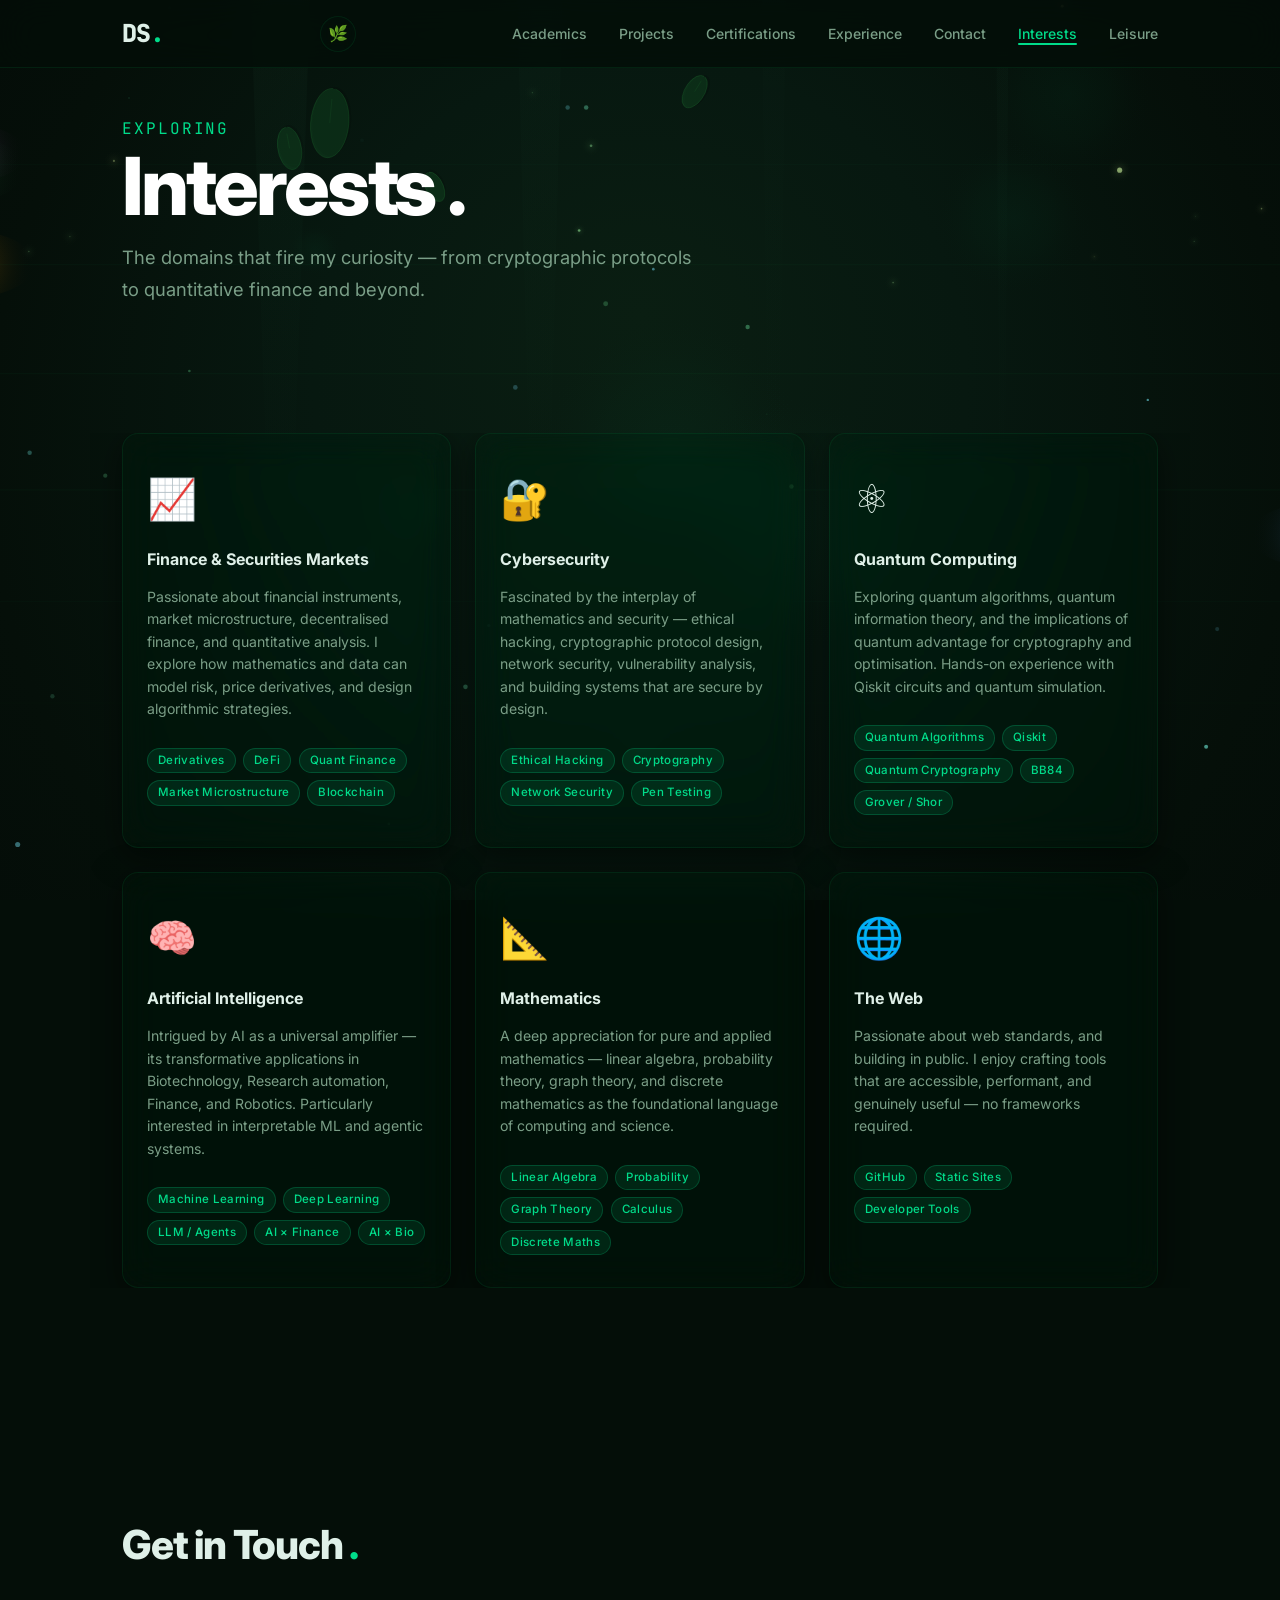
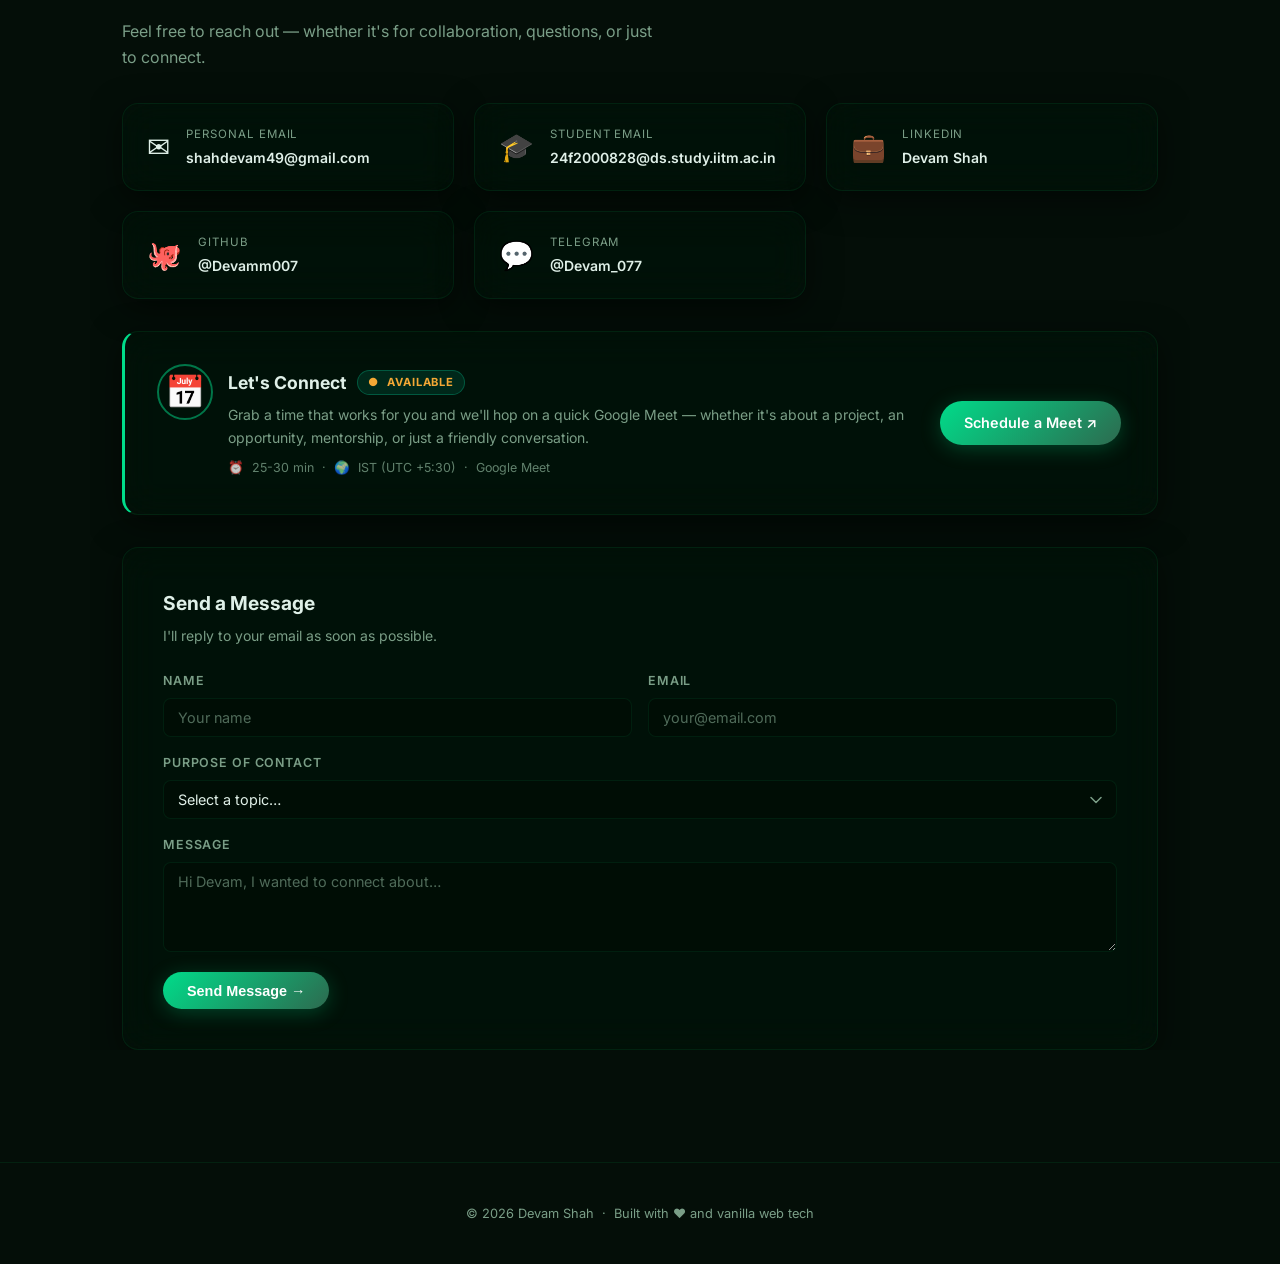
==== commit 28446d2d: "Updated form" ====
--- a/interests.html
+++ b/interests.html
@@ -214,6 +214,7 @@
               method="POST"
               class="contact-form"
               id="contact-form"
+              target="_blank"
             >
               <input type="hidden" name="_captcha"  value="false" />
               <input type="hidden" name="_template" value="table" />
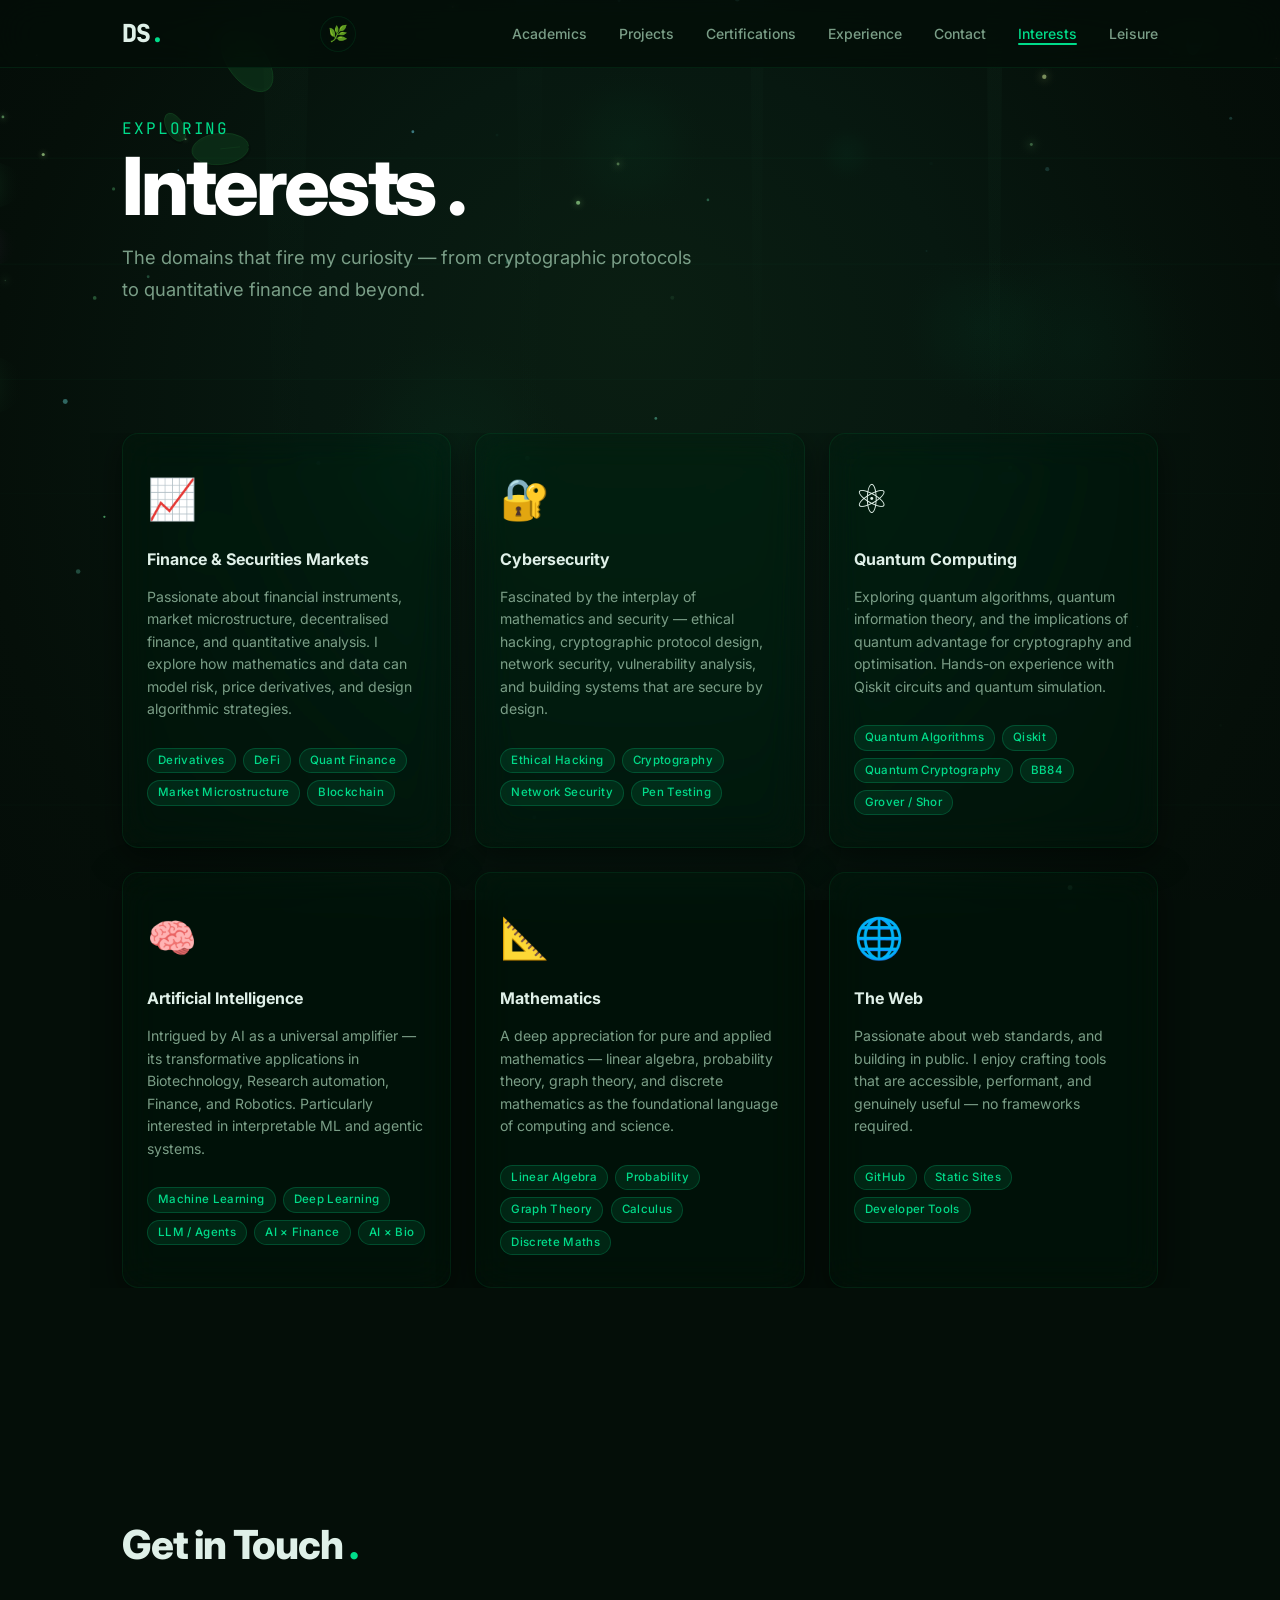
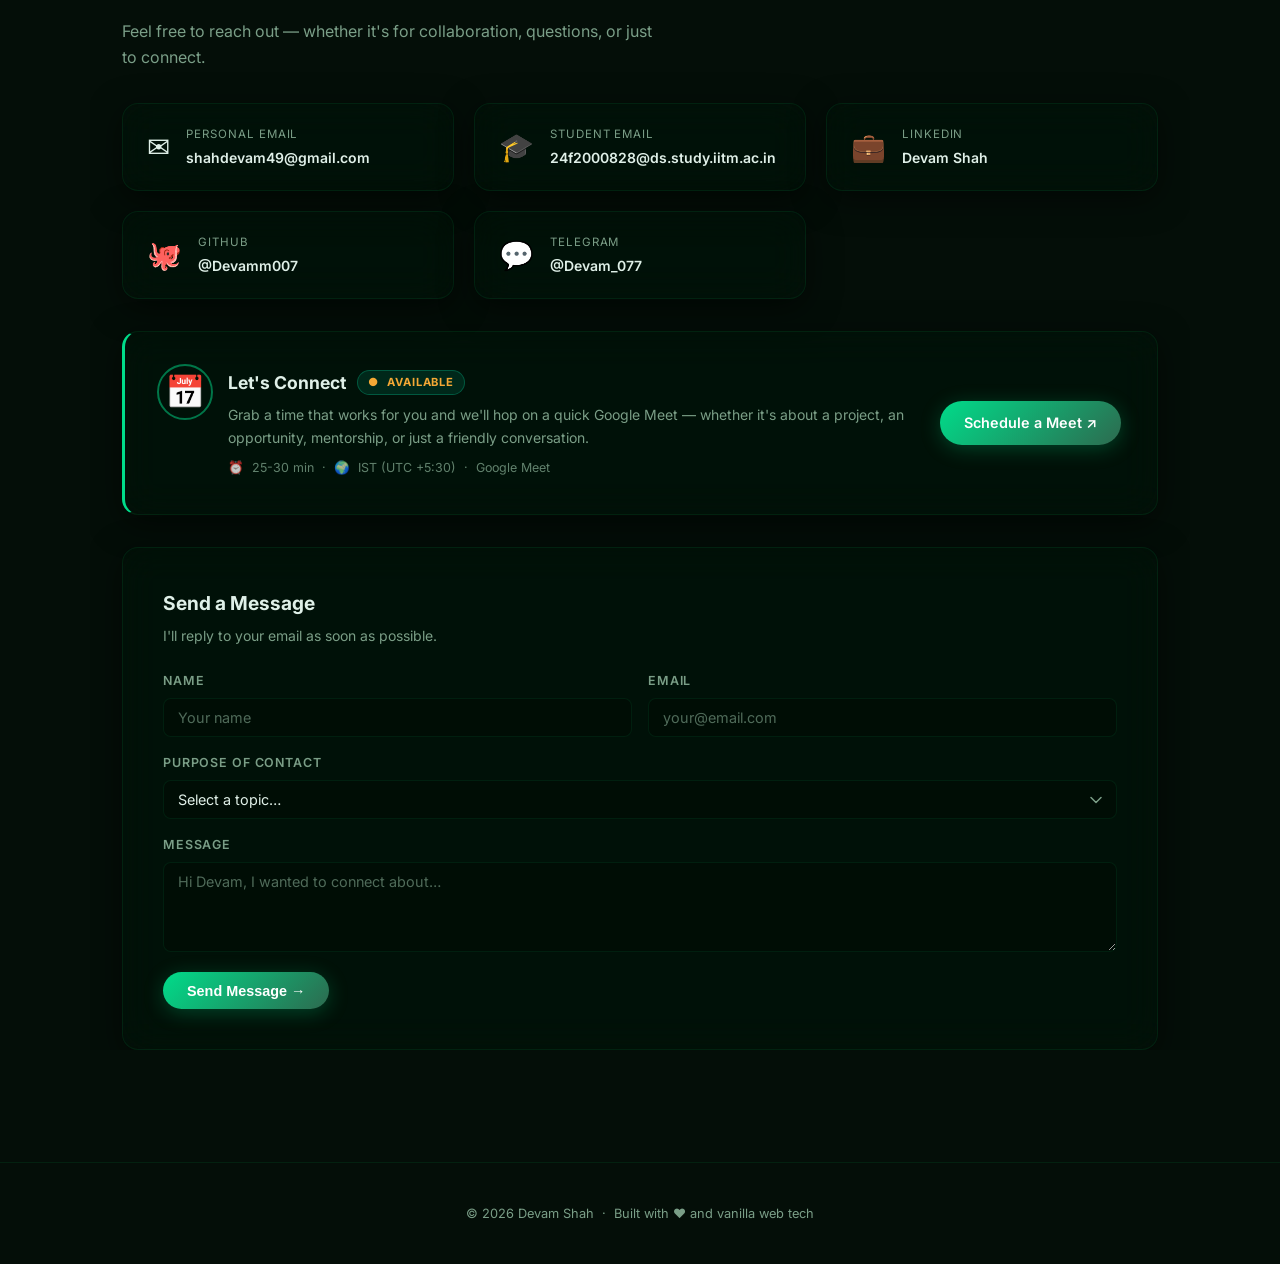
==== commit 7cf6b002: "Update send a message" ====
--- a/interests.html
+++ b/interests.html
@@ -214,7 +214,6 @@
               method="POST"
               class="contact-form"
               id="contact-form"
-              target="_blank"
             >
               <input type="hidden" name="_captcha"  value="false" />
               <input type="hidden" name="_template" value="table" />
--- a/style.css
+++ b/style.css
@@ -1390,6 +1390,96 @@
   box-shadow: 0 8px 32px rgba(196,168,98,0.35);
 }
 
+/* ── Resume Gate Modal ────────────────────────────────────────── */
+.resume-modal-overlay {
+  position: fixed;
+  inset: 0;
+  z-index: 9999;
+  display: flex;
+  align-items: center;
+  justify-content: center;
+  background: rgba(0,0,0,0.72);
+  backdrop-filter: blur(6px);
+  -webkit-backdrop-filter: blur(6px);
+  opacity: 0;
+  visibility: hidden;
+  transition: opacity 0.35s ease, visibility 0.35s ease;
+}
+.resume-modal-overlay.active {
+  opacity: 1;
+  visibility: visible;
+}
+.resume-modal {
+  width: min(460px, 92vw);
+  padding: 2.2rem 2rem;
+  text-align: center;
+  transform: translateY(24px) scale(0.96);
+  transition: transform 0.35s cubic-bezier(0.4,0,0.2,1);
+}
+.resume-modal-overlay.active .resume-modal {
+  transform: translateY(0) scale(1);
+}
+.resume-modal-close {
+  position: absolute;
+  top: 0.75rem;
+  right: 0.9rem;
+  background: none;
+  border: none;
+  color: var(--text-muted);
+  font-size: 1.6rem;
+  cursor: pointer;
+  line-height: 1;
+  transition: color var(--transition);
+}
+.resume-modal-close:hover { color: var(--accent); }
+.resume-modal-icon { font-size: 2.4rem; margin-bottom: 0.5rem; }
+.resume-modal-title {
+  font-size: 1.35rem;
+  font-weight: 700;
+  margin-bottom: 0.35rem;
+}
+.resume-modal-desc {
+  font-size: 0.85rem;
+  color: var(--text-muted);
+  margin-bottom: 1.3rem;
+  line-height: 1.55;
+}
+.resume-gate-form {
+  display: flex;
+  flex-direction: column;
+  gap: 0.9rem;
+  text-align: left;
+}
+.resume-submit-btn {
+  width: 100%;
+  justify-content: center;
+  margin-top: 0.3rem;
+}
+.resume-success {
+  display: flex;
+  flex-direction: column;
+  align-items: center;
+  gap: 0.8rem;
+}
+.resume-success-icon { font-size: 2.2rem; }
+.resume-success p {
+  font-size: 0.92rem;
+  color: var(--text-muted);
+}
+.resume-success-sub {
+  font-size: 0.82rem;
+  color: var(--text-muted);
+  opacity: 0.8;
+  line-height: 1.5;
+}
+.resume-form-note {
+  font-size: 0.78rem;
+  color: var(--text-muted);
+  text-align: center;
+  margin-top: 0.2rem;
+  opacity: 0.7;
+}
+
 /* ── Scrollbar ───────────────────────────────────────────────── */
 [data-theme="tech"] ::-webkit-scrollbar-thumb { background: rgba(196,168,98,0.2); }
 [data-theme="tech"] ::-webkit-scrollbar-thumb:hover { background: var(--accent); }
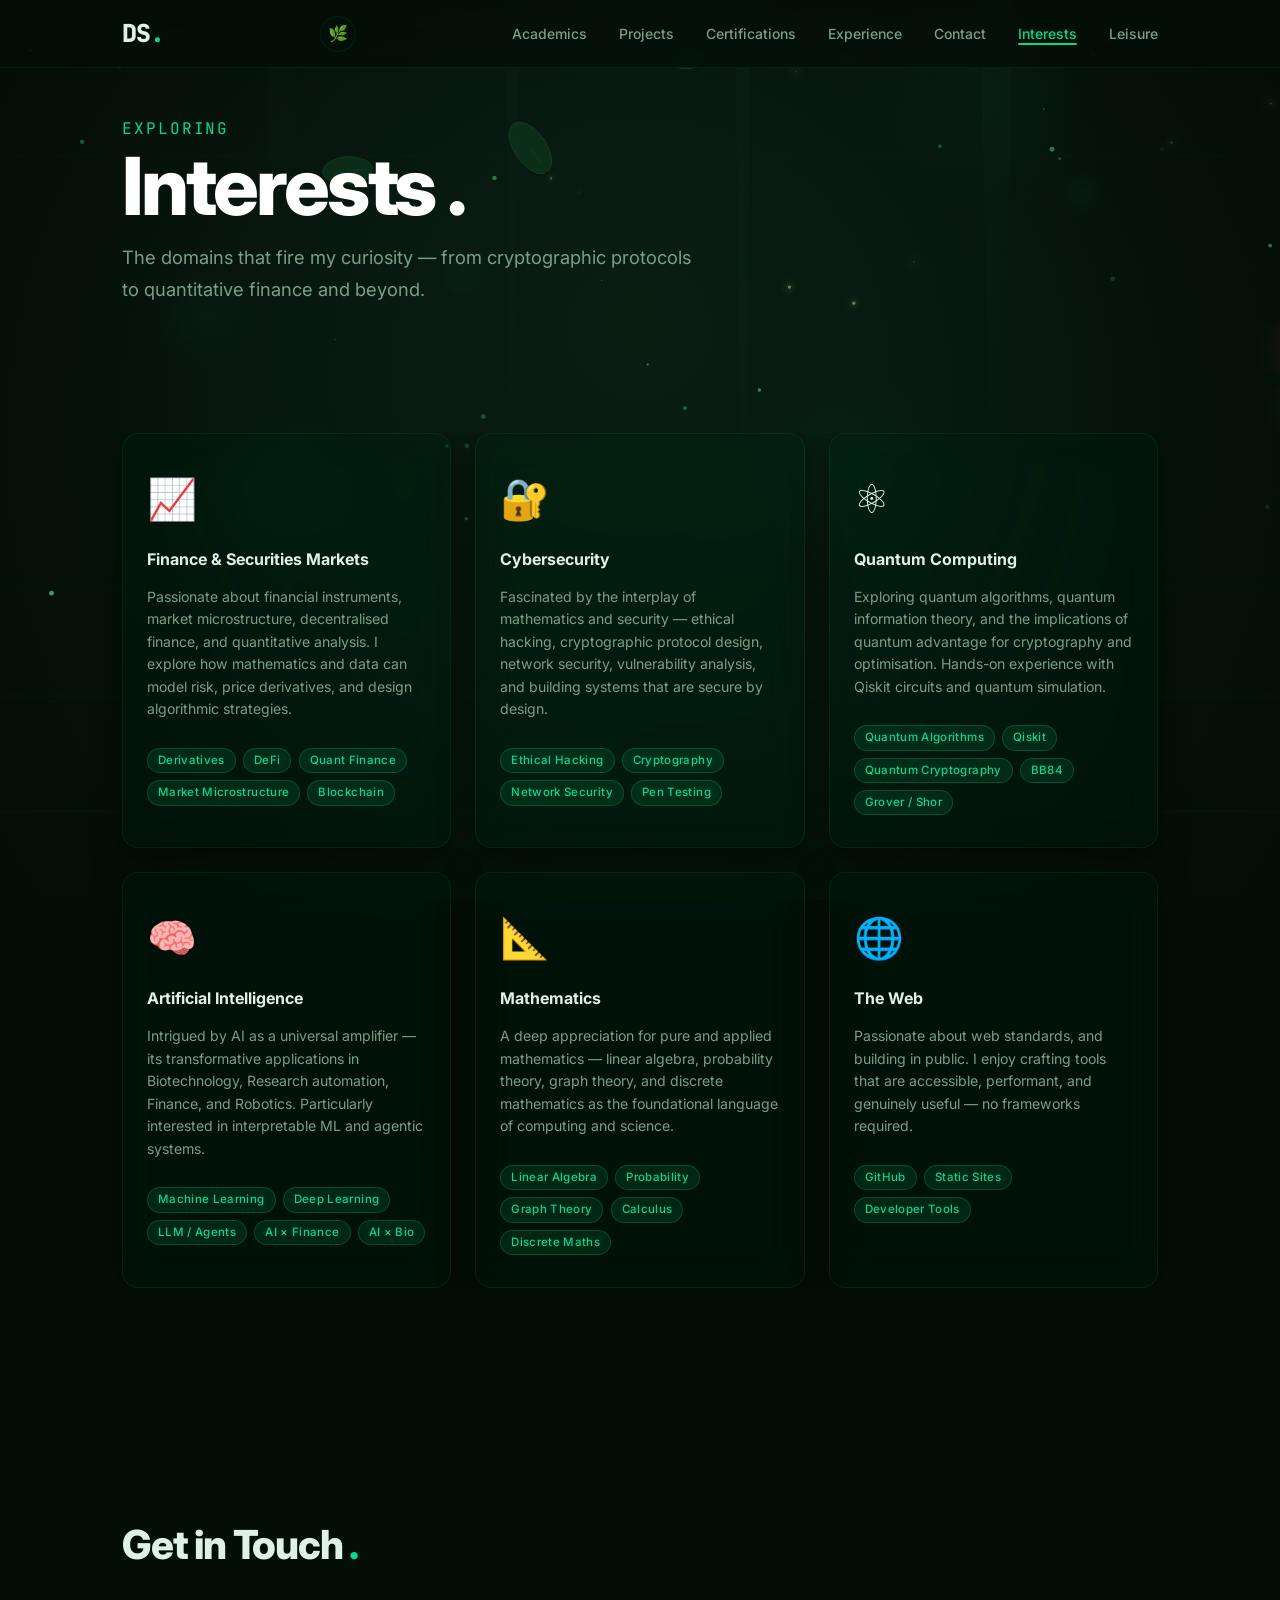
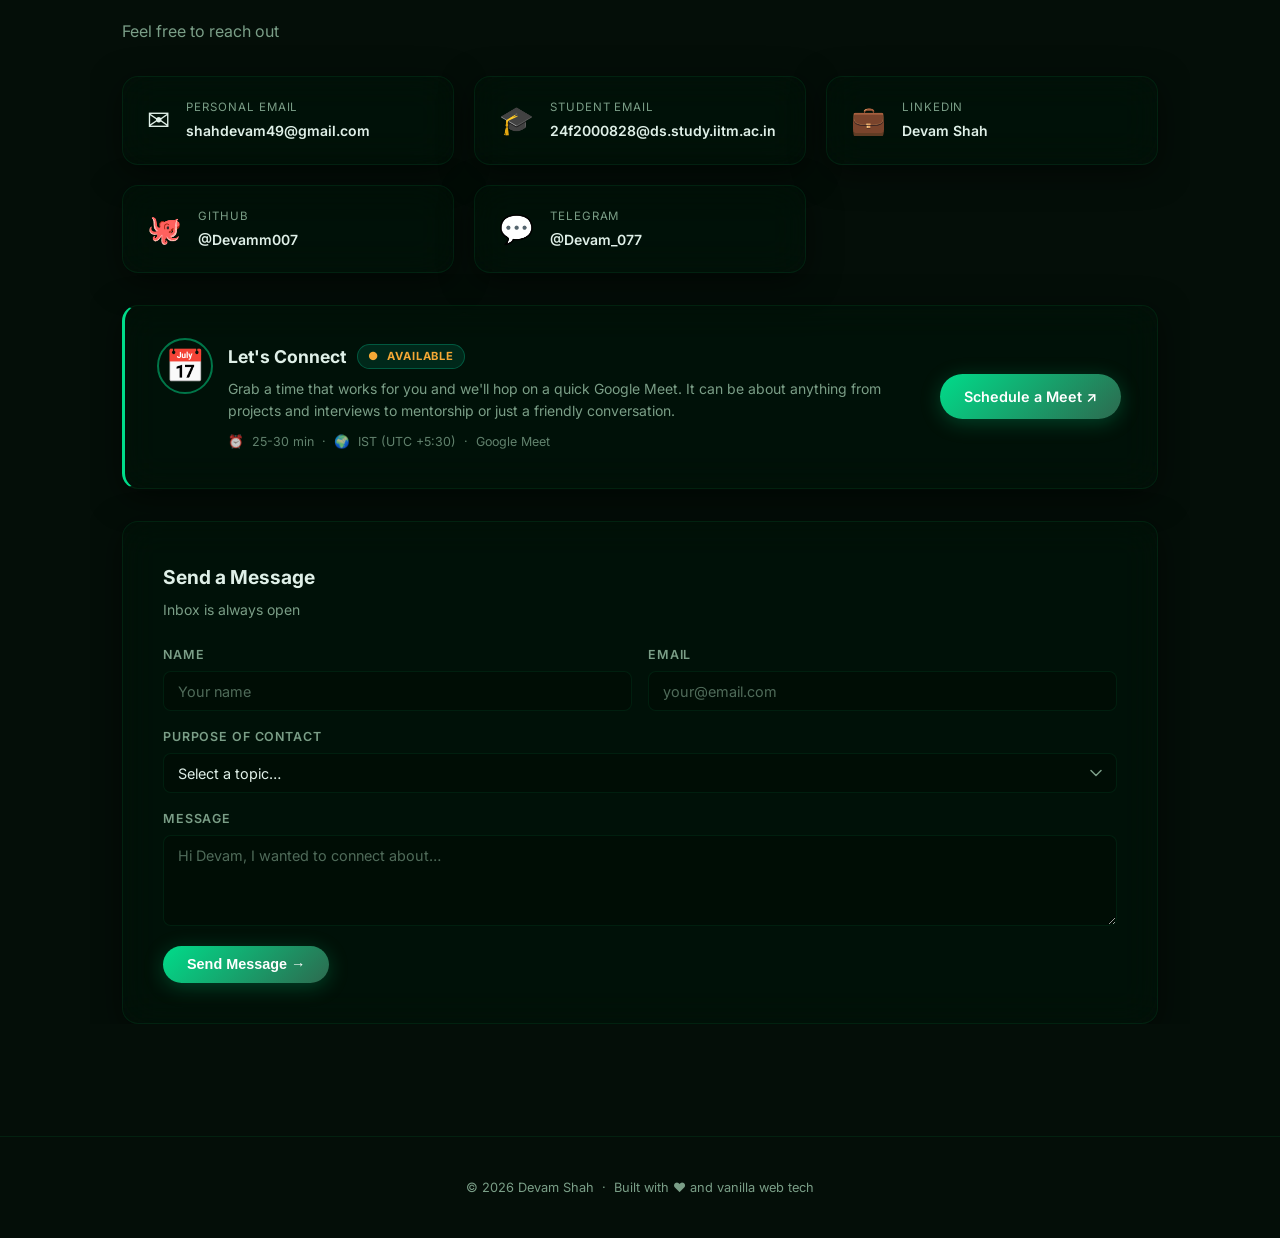
==== commit b8743f86: "Updated Content" ====
--- a/interests.html
+++ b/interests.html
@@ -135,43 +135,43 @@
         </div>
       </section>
 
-      <!-- ░░ Contact ░░ -->
+      <!-- Contact -->
       <section id="contact" class="section">
         <div class="container">
           <h2 class="section-title">Get in Touch <span class="accent">.</span></h2>
-          <p class="contact-intro">Feel free to reach out — whether it's for collaboration, questions, or just to connect.</p>
+          <p class="contact-intro">Feel free to reach out</p>
 
           <div class="contact-grid">
             <a href="mailto:shahdevam49@gmail.com" class="contact-card glass-card">
-              <span class="contact-icon">✉️</span>
+              <span class="contact-icon">&#x2709;&#xfe0f;</span>
               <div>
                 <p class="contact-label">Personal Email</p>
                 <p class="contact-value">shahdevam49@gmail.com</p>
               </div>
             </a>
             <a href="mailto:24f2000828@ds.study.iitm.ac.in" class="contact-card glass-card">
-              <span class="contact-icon">🎓</span>
+              <span class="contact-icon">&#x1f393;</span>
               <div>
                 <p class="contact-label">Student Email</p>
                 <p class="contact-value">24f2000828@ds.study.iitm.ac.in</p>
               </div>
             </a>
             <a href="https://www.linkedin.com/in/devam-shah-030783298/" target="_blank" rel="noopener" class="contact-card glass-card">
-              <span class="contact-icon">💼</span>
+              <span class="contact-icon">&#x1f4bc;</span>
               <div>
                 <p class="contact-label">LinkedIn</p>
                 <p class="contact-value">Devam Shah</p>
               </div>
             </a>
             <a href="https://github.com/Devamm007" target="_blank" rel="noopener" class="contact-card glass-card">
-              <span class="contact-icon">🐙</span>
+              <span class="contact-icon">&#x1f419;</span>
               <div>
                 <p class="contact-label">GitHub</p>
                 <p class="contact-value">@Devamm007</p>
               </div>
             </a>
             <a href="https://t.me/Devam_077" target="_blank" rel="noopener" class="contact-card glass-card">
-              <span class="contact-icon">💬</span>
+              <span class="contact-icon">&#x1f4ac;</span>
               <div>
                 <p class="contact-label">Telegram</p>
                 <p class="contact-value">@Devam_077</p>
@@ -192,7 +192,7 @@
                     <h3>Let's Connect</h3>
                     <span class="calendar-available-badge">&#x25cf;&nbsp; Available</span>
                   </div>
-                  <p>Grab a time that works for you and we'll hop on a quick Google Meet — whether it's about a project, an opportunity, mentorship, or just a friendly conversation.</p>
+                  <p>Grab a time that works for you and we'll hop on a quick Google Meet. It can be about anything from projects and interviews to mentorship or just a friendly conversation.</p>
                   <p class="calendar-meta">&#x23f0;&nbsp; 25-30 min &nbsp;&#xb7;&nbsp; &#x1f30d;&nbsp; IST (UTC +5:30) &nbsp;&#xb7;&nbsp; Google Meet</p>
                 </div>
               </div>
@@ -208,7 +208,7 @@
           <!-- Send a Message -->
           <div class="contact-form-wrapper glass-card">
             <h3 class="form-heading">Send a Message</h3>
-            <p class="form-subtext">I'll reply to your email as soon as possible.</p>
+            <p class="form-subtext">Inbox is always open</p>
             <form
               action="https://formsubmit.co/shahdevam49@gmail.com"
               method="POST"
@@ -222,18 +222,18 @@
 
               <div class="form-row">
                 <div class="form-group">
-                  <label for="fi-name">Name</label>
-                  <input type="text"  name="name"  id="fi-name"  placeholder="Your name"      required autocomplete="name" />
+                  <label for="f-name">Name</label>
+                  <input type="text"  name="name"  id="f-name"  placeholder="Your name"      required autocomplete="name" />
                 </div>
                 <div class="form-group">
-                  <label for="fi-email">Email</label>
-                  <input type="email" name="email" id="fi-email" placeholder="your@email.com" required autocomplete="email" />
+                  <label for="f-email">Email</label>
+                  <input type="email" name="email" id="f-email" placeholder="your@email.com" required autocomplete="email" />
                 </div>
               </div>
 
               <div class="form-group">
-                <label for="fi-purpose">Purpose of Contact</label>
-                <select id="fi-purpose" class="form-purpose" required>
+                <label for="f-purpose">Purpose of Contact</label>
+                <select id="f-purpose" required>
                   <option value="" disabled selected>Select a topic…</option>
                   <option value="Portfolio Contact — Discussion">Tech Discussion</option>
                   <option value="Portfolio Contact — Interview / Opportunity">Interview / Opportunity</option>
@@ -243,17 +243,16 @@
                 </select>
               </div>
 
-              <div class="form-group form-custom-purpose" style="display: none;">
-                <label for="fi-custom-purpose">Specify Purpose</label>
-                <input type="text" id="fi-custom-purpose" class="form-custom-input" placeholder="What would you like to discuss?" />
+              <div class="form-group" id="custom-purpose-group" style="display: none;">
+                <label for="f-custom-purpose">Specify Purpose</label>
+                <input type="text" id="f-custom-purpose" placeholder="What would you like to discuss?" />
               </div>
 
               <div class="form-group">
-                <label for="fi-msg">Message</label>
-                <textarea name="message" id="fi-msg" rows="4"
-                  placeholder="Hi Devam, I wanted to connect about…" required></textarea>
-              </div>
-              <button type="submit" class="btn btn-primary form-submit">Send Message →</button>
+                <label for="f-msg">Message</label>
+                <textarea name="message" id="f-msg" rows="4" placeholder="Hi Devam, I wanted to connect about…" required></textarea>
+              </div>
+              <button type="submit" class="btn btn-primary form-submit">Send Message &#x2192;</button>
             </form>
           </div>
 
--- a/style.css
+++ b/style.css
@@ -1222,7 +1222,7 @@
   font-style: normal;
   color: var(--accent);
 }
-[data-theme="tech"] .section-title .accent::before { content: '§ '; font-size: 0.6em; opacity: 0.5; font-style: normal; }
+/* [data-theme="tech"] .section-title .accent::before { content: '§ '; font-size: 0.6em; opacity: 0.5; font-style: normal; } */
 
 /* ── Hero ────────────────────────────────────────────────────── */
 [data-theme="tech"] .hero-name {
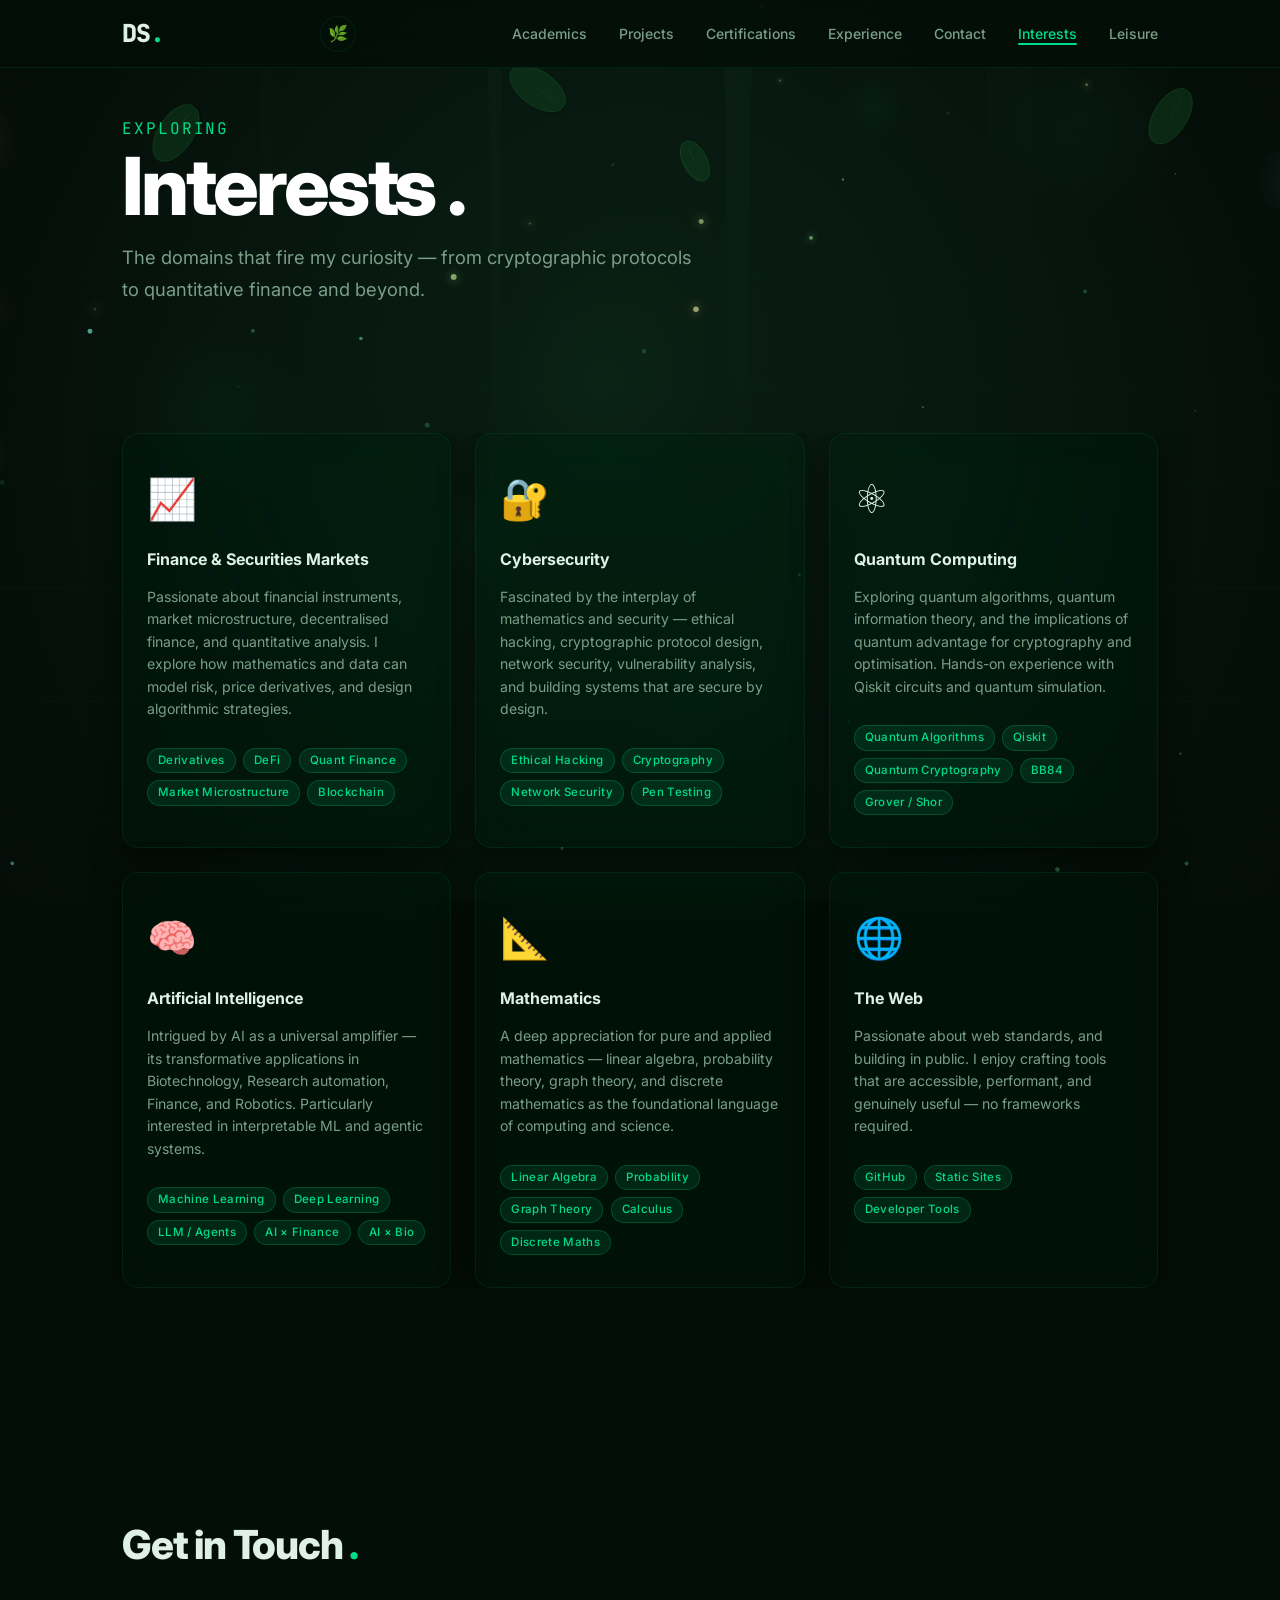
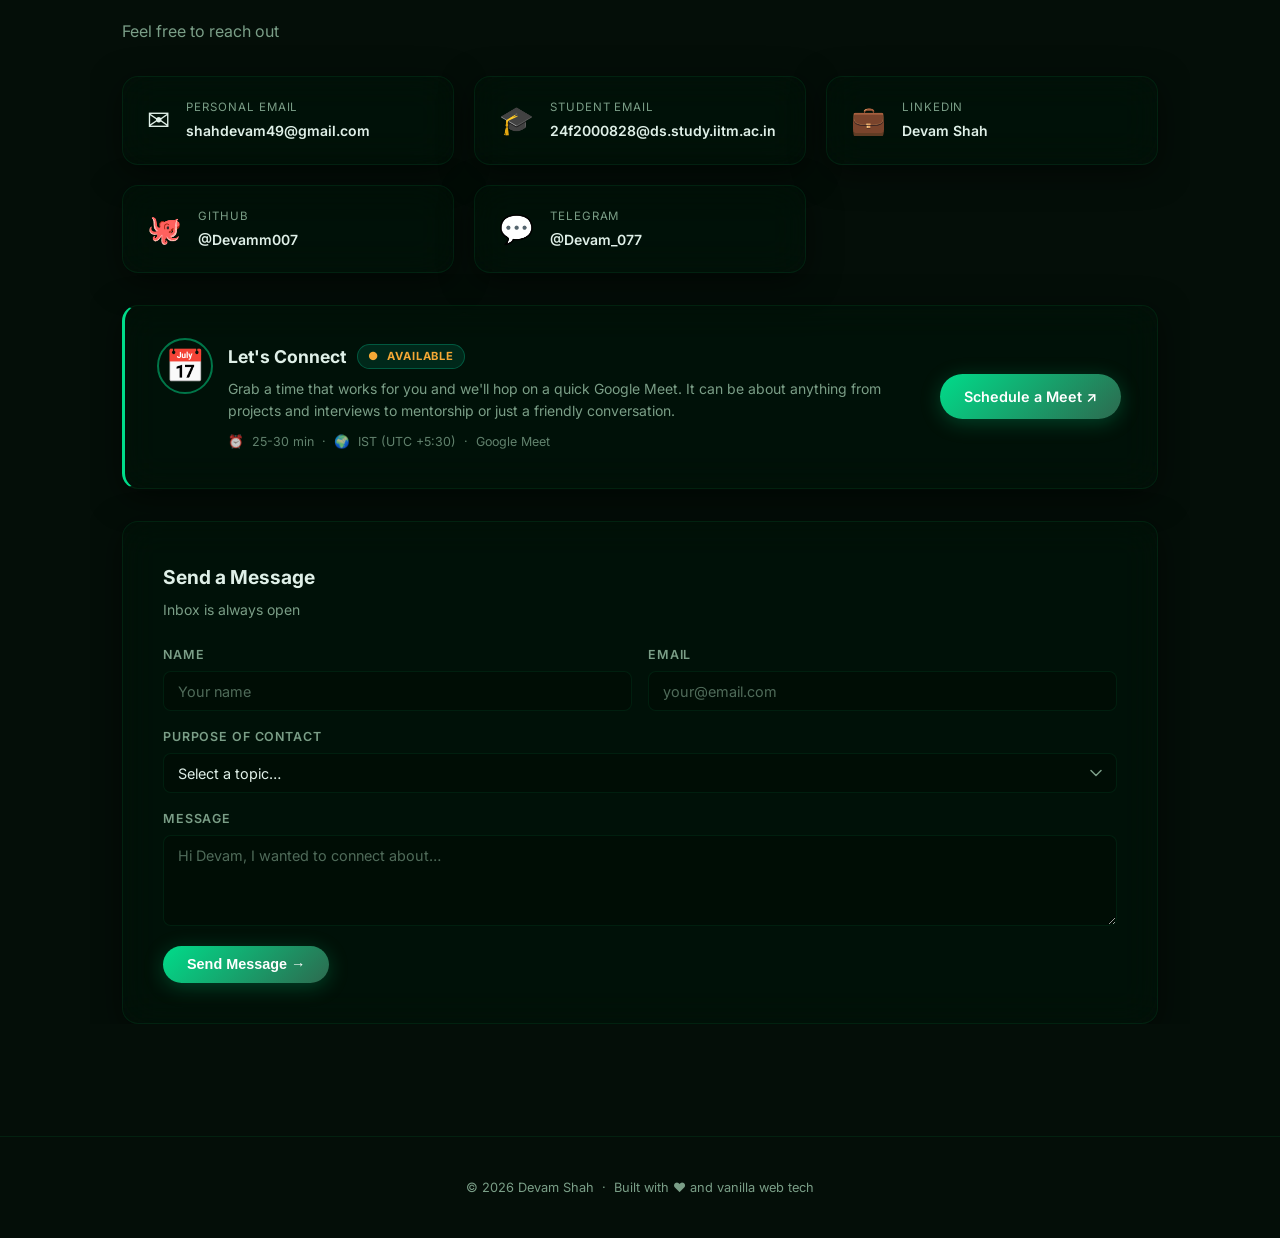
==== commit 17a7e39c: "Updated Content" ====
--- a/interests.html
+++ b/interests.html
@@ -13,10 +13,10 @@
   </head>
   <body>
 
-    <!-- ░░ Animated canvas background ░░ -->
+    <!-- Animated canvas background -->
     <canvas id="bg-canvas"></canvas>
 
-    <!-- ░░ Navigation ░░ -->
+    <!-- Navigation -->
     <header id="navbar">
       <div class="nav-inner">
         <a href="index.html" class="nav-logo">DS<span class="accent">.</span></a>
@@ -42,7 +42,7 @@
 
     <main>
 
-      <!-- ░░ Page Hero ░░ -->
+      <!-- Page Hero -->
       <section id="page-hero" class="section page-hero-section">
         <div class="container">
           <p class="hero-greeting">Exploring</p>
@@ -51,7 +51,7 @@
         </div>
       </section>
 
-      <!-- ░░ Interests ░░ -->
+      <!-- Interests -->
       <section id="interests" class="section">
         <div class="container">
           <div class="interests-grid interests-grid-expanded">
@@ -261,7 +261,7 @@
 
     </main>
 
-    <!-- ░░ Footer ░░ -->
+    <!-- Footer -->
     <footer>
       <p>© 2026 Devam Shah &nbsp;·&nbsp; Built with ❤️ and vanilla web tech</p>
     </footer>
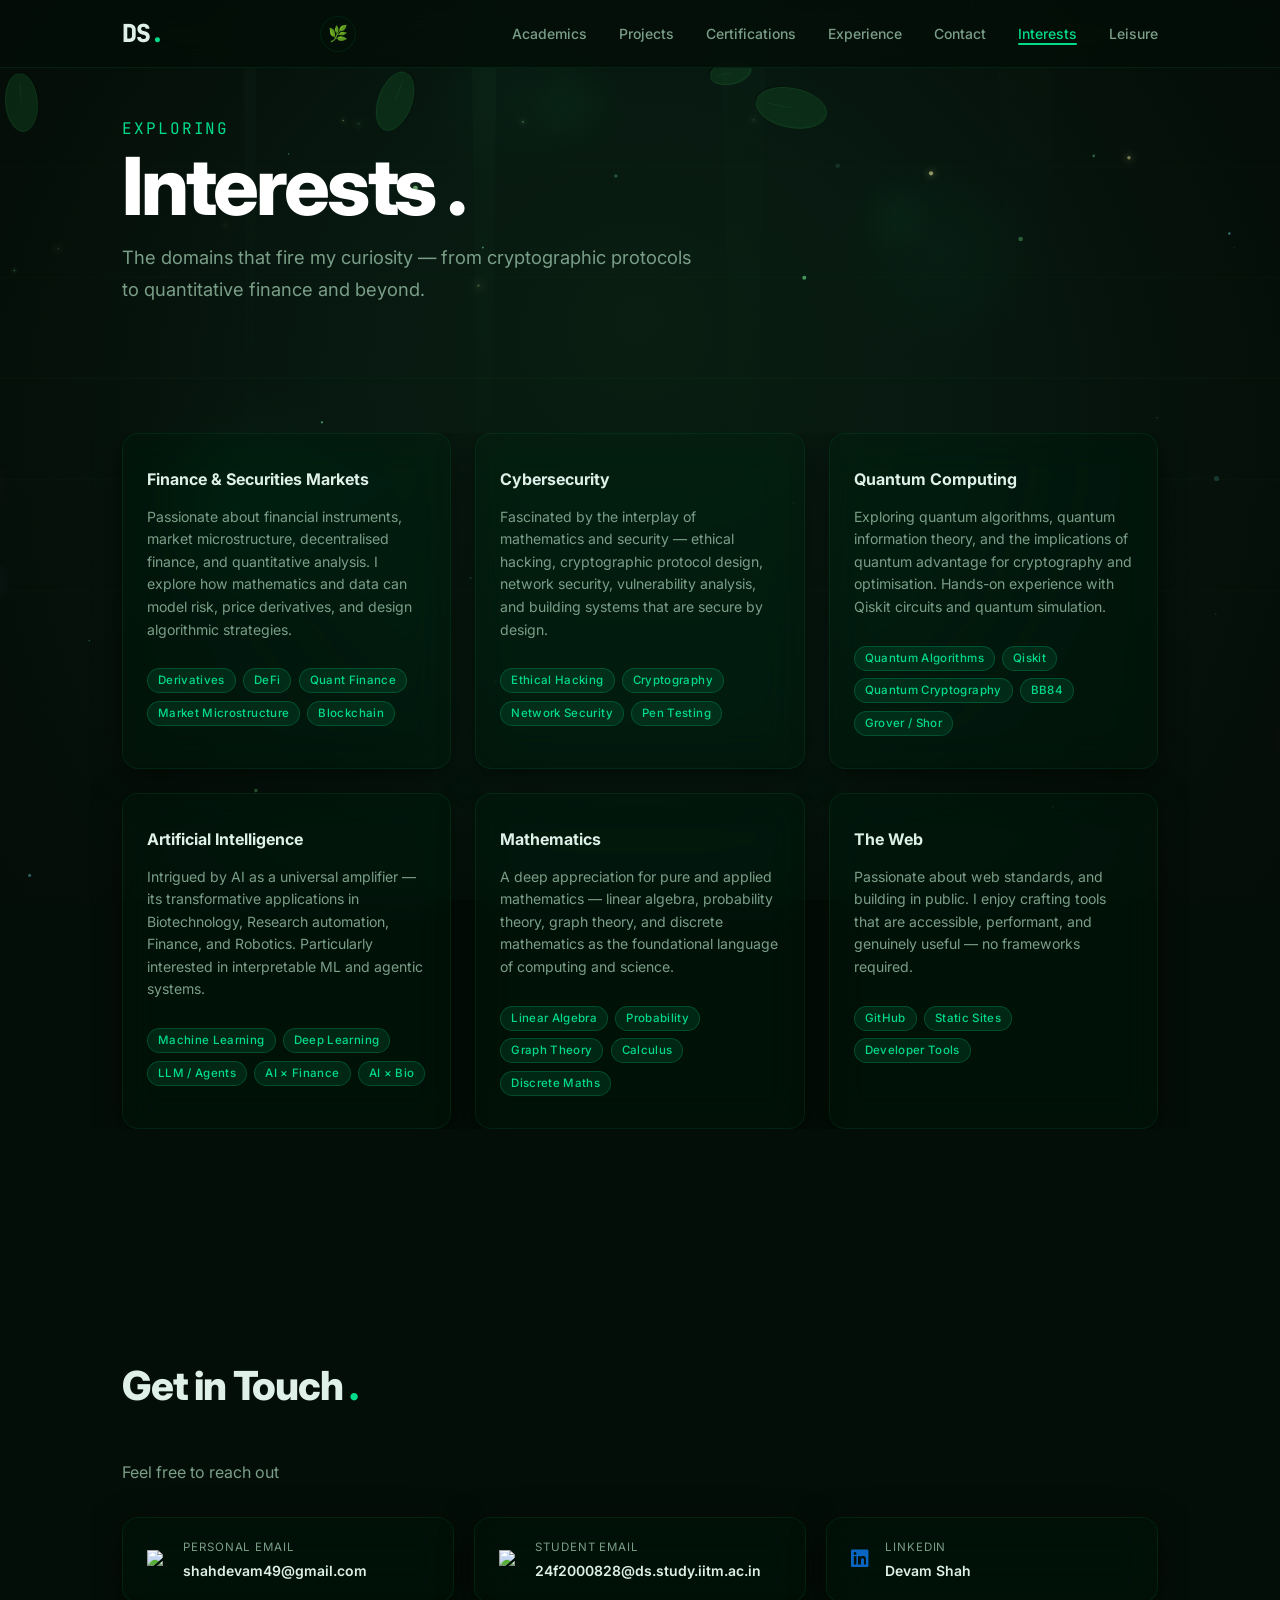
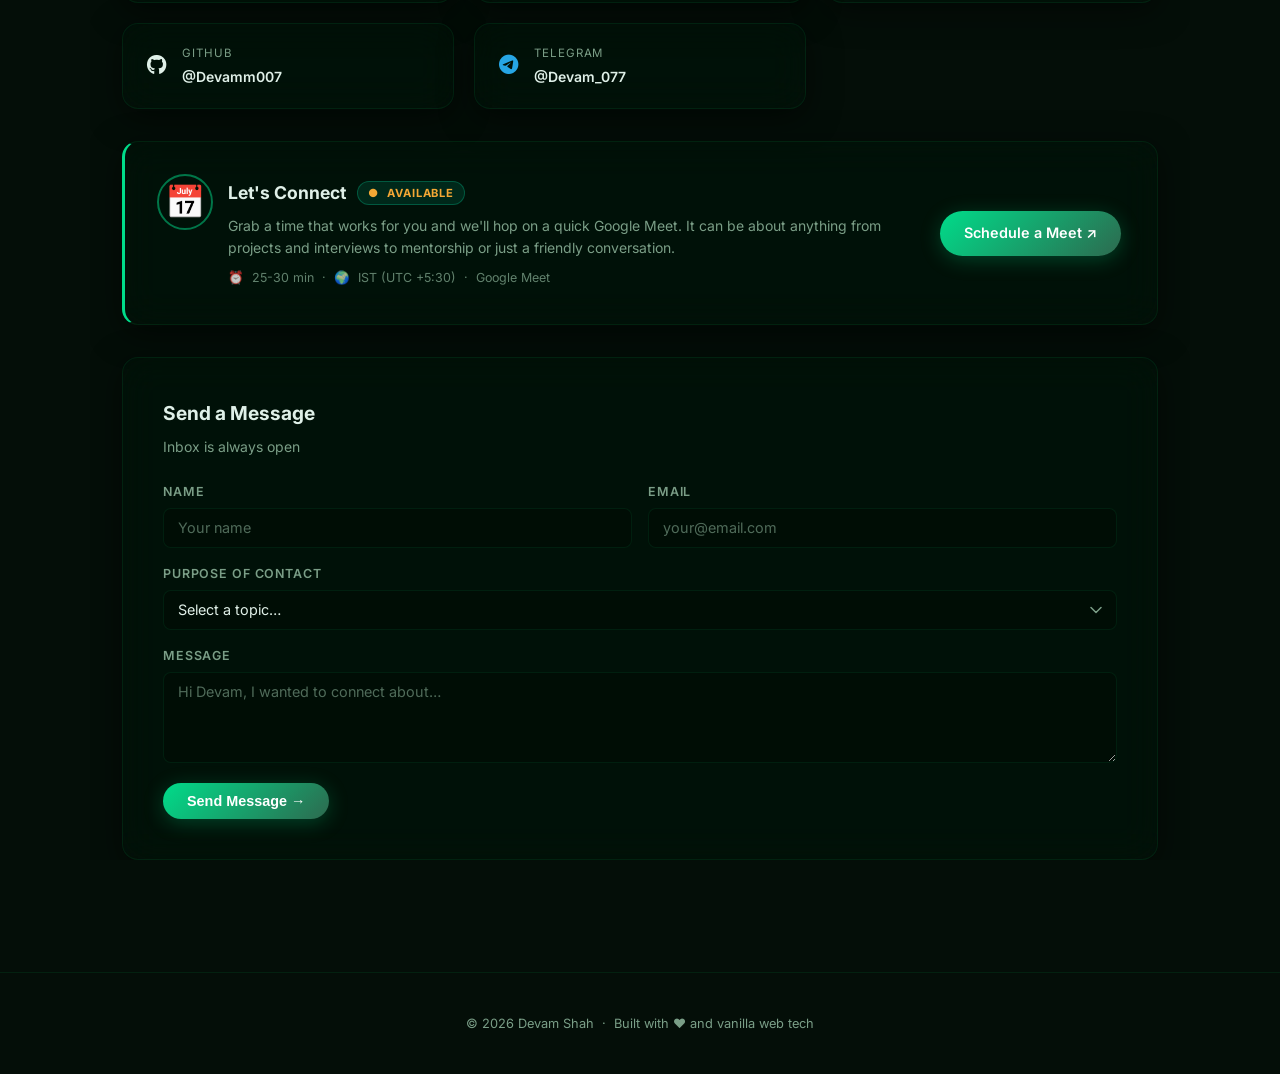
==== commit b4d6d081: "Standardized Icons" ====
--- a/interests.html
+++ b/interests.html
@@ -9,6 +9,7 @@
     <link rel="stylesheet" href="style.css" />
     <link rel="preconnect" href="https://fonts.googleapis.com" />
     <link rel="preconnect" href="https://fonts.gstatic.com" crossorigin />
+    <link rel="stylesheet" href="https://cdnjs.cloudflare.com/ajax/libs/font-awesome/6.5.1/css/all.min.css">
     <link href="https://fonts.googleapis.com/css2?family=Inter:wght@300;400;500;600;700;800&family=JetBrains+Mono:wght@400;500&family=Cormorant+Garamond:ital,wght@0,400;0,600;1,400&display=swap" rel="stylesheet" />
   </head>
   <body>
@@ -57,7 +58,7 @@
           <div class="interests-grid interests-grid-expanded">
 
             <div class="interest-card glass-card interest-deep">
-              <div class="interest-icon">📈</div>
+              <!-- <div class="interest-icon">📈</div> -->
               <h3>Finance &amp; Securities Markets</h3>
               <p>Passionate about financial instruments, market microstructure, decentralised finance, and quantitative analysis. I explore how mathematics and data can model risk, price derivatives, and design algorithmic strategies.</p>
               <div class="tag-list">
@@ -70,7 +71,7 @@
             </div>
 
             <div class="interest-card glass-card interest-deep">
-              <div class="interest-icon">🔐</div>
+              <!-- <div class="interest-icon">🔐</div> -->
               <h3>Cybersecurity</h3>
               <p>Fascinated by the interplay of mathematics and security — ethical hacking, cryptographic protocol design, network security, vulnerability analysis, and building systems that are secure by design.</p>
               <div class="tag-list">
@@ -82,7 +83,7 @@
             </div>
 
             <div class="interest-card glass-card interest-deep">
-              <div class="interest-icon">⚛️</div>
+              <!-- <div class="interest-icon">⚛️</div> -->
               <h3>Quantum Computing</h3>
               <p>Exploring quantum algorithms, quantum information theory, and the implications of quantum advantage for cryptography and optimisation. Hands-on experience with Qiskit circuits and quantum simulation.</p>
               <div class="tag-list">
@@ -95,7 +96,7 @@
             </div>
 
             <div class="interest-card glass-card interest-deep">
-              <div class="interest-icon">🧠</div>
+              <!-- <div class="interest-icon">🧠</div> -->
               <h3>Artificial Intelligence</h3>
               <p>Intrigued by AI as a universal amplifier — its transformative applications in Biotechnology, Research automation, Finance, and Robotics. Particularly interested in interpretable ML and agentic systems.</p>
               <div class="tag-list">
@@ -108,7 +109,7 @@
             </div>
 
             <div class="interest-card glass-card interest-deep">
-              <div class="interest-icon">📐</div>
+              <!-- <div class="interest-icon">📐</div> -->
               <h3>Mathematics</h3>
               <p>A deep appreciation for pure and applied mathematics — linear algebra, probability theory, graph theory, and discrete mathematics as the foundational language of computing and science.</p>
               <div class="tag-list">
@@ -121,7 +122,7 @@
             </div>
 
             <div class="interest-card glass-card interest-deep">
-              <div class="interest-icon">🌐</div>
+              <!-- <div class="interest-icon">🌐</div> -->
               <h3>The Web</h3>
               <p>Passionate about web standards, and building in public. I enjoy crafting tools that are accessible, performant, and genuinely useful — no frameworks required.</p>
               <div class="tag-list">
@@ -143,35 +144,51 @@
 
           <div class="contact-grid">
             <a href="mailto:shahdevam49@gmail.com" class="contact-card glass-card">
-              <span class="contact-icon">&#x2709;&#xfe0f;</span>
+              <!-- <span class="contact-icon">&#x2709;&#xfe0f;</span> -->
+              <span class="content-icon">
+                <img src="https://upload.wikimedia.org/wikipedia/commons/7/7e/Gmail_icon_%282020%29.svg" 
+                    width="20" 
+                    height="20" 
+                    alt="Gmail" 
+                    style="vertical-align: middle;">
+              </span>
               <div>
                 <p class="contact-label">Personal Email</p>
                 <p class="contact-value">shahdevam49@gmail.com</p>
               </div>
             </a>
             <a href="mailto:24f2000828@ds.study.iitm.ac.in" class="contact-card glass-card">
-              <span class="contact-icon">&#x1f393;</span>
+              <!-- <span class="contact-icon">&#x1f393;</span> -->
+               <span class="content-icon">
+                <img src="https://cdn.simpleicons.org/gmail" 
+                    width="20" 
+                    height="20" 
+                    alt="Gmail">
+              </span>
               <div>
                 <p class="contact-label">Student Email</p>
                 <p class="contact-value">24f2000828@ds.study.iitm.ac.in</p>
               </div>
             </a>
             <a href="https://www.linkedin.com/in/devam-shah-030783298/" target="_blank" rel="noopener" class="contact-card glass-card">
-              <span class="contact-icon">&#x1f4bc;</span>
+              <!-- <span class="contact-icon">&#x1f4bc;</span> -->
+              <span class="content-icon"><i class="fa-brands fa-linkedin" style="font-size: 20px;"></i></span>
               <div>
                 <p class="contact-label">LinkedIn</p>
                 <p class="contact-value">Devam Shah</p>
               </div>
             </a>
             <a href="https://github.com/Devamm007" target="_blank" rel="noopener" class="contact-card glass-card">
-              <span class="contact-icon">&#x1f419;</span>
+              <!-- <span class="contact-icon">&#x1f419;</span> -->
+              <span class="content-icon"><i class="fa-brands fa-github" style="font-size: 20px;"></i></span>
               <div>
                 <p class="contact-label">GitHub</p>
                 <p class="contact-value">@Devamm007</p>
               </div>
             </a>
             <a href="https://t.me/Devam_077" target="_blank" rel="noopener" class="contact-card glass-card">
-              <span class="contact-icon">&#x1f4ac;</span>
+              <!-- <span class="contact-icon">&#x1f4ac;</span> -->
+              <span class="content-icon"><i class="fa-brands fa-telegram" style="font-size: 20px;"></i></span>
               <div>
                 <p class="contact-label">Telegram</p>
                 <p class="contact-value">@Devam_077</p>
@@ -264,7 +281,7 @@
     <!-- Footer -->
     <footer>
       <p>© 2026 Devam Shah &nbsp;·&nbsp; Built with ❤️ and vanilla web tech</p>
-    </footer>
+    <!-- </footer> -->
 
     <script src="script.js"></script>
   </body>
--- a/style.css
+++ b/style.css
@@ -1516,3 +1516,7 @@
 
 /* ── Nature/Tech page-hero gradient tweak ────────────────────── */
 [data-theme="tech"] .page-hero-sub { color: var(--text-muted); }
+
+/* Icons */
+.fa-linkedin { color: #0A66C2; }
+.fa-telegram { color: #26A5E4; }
